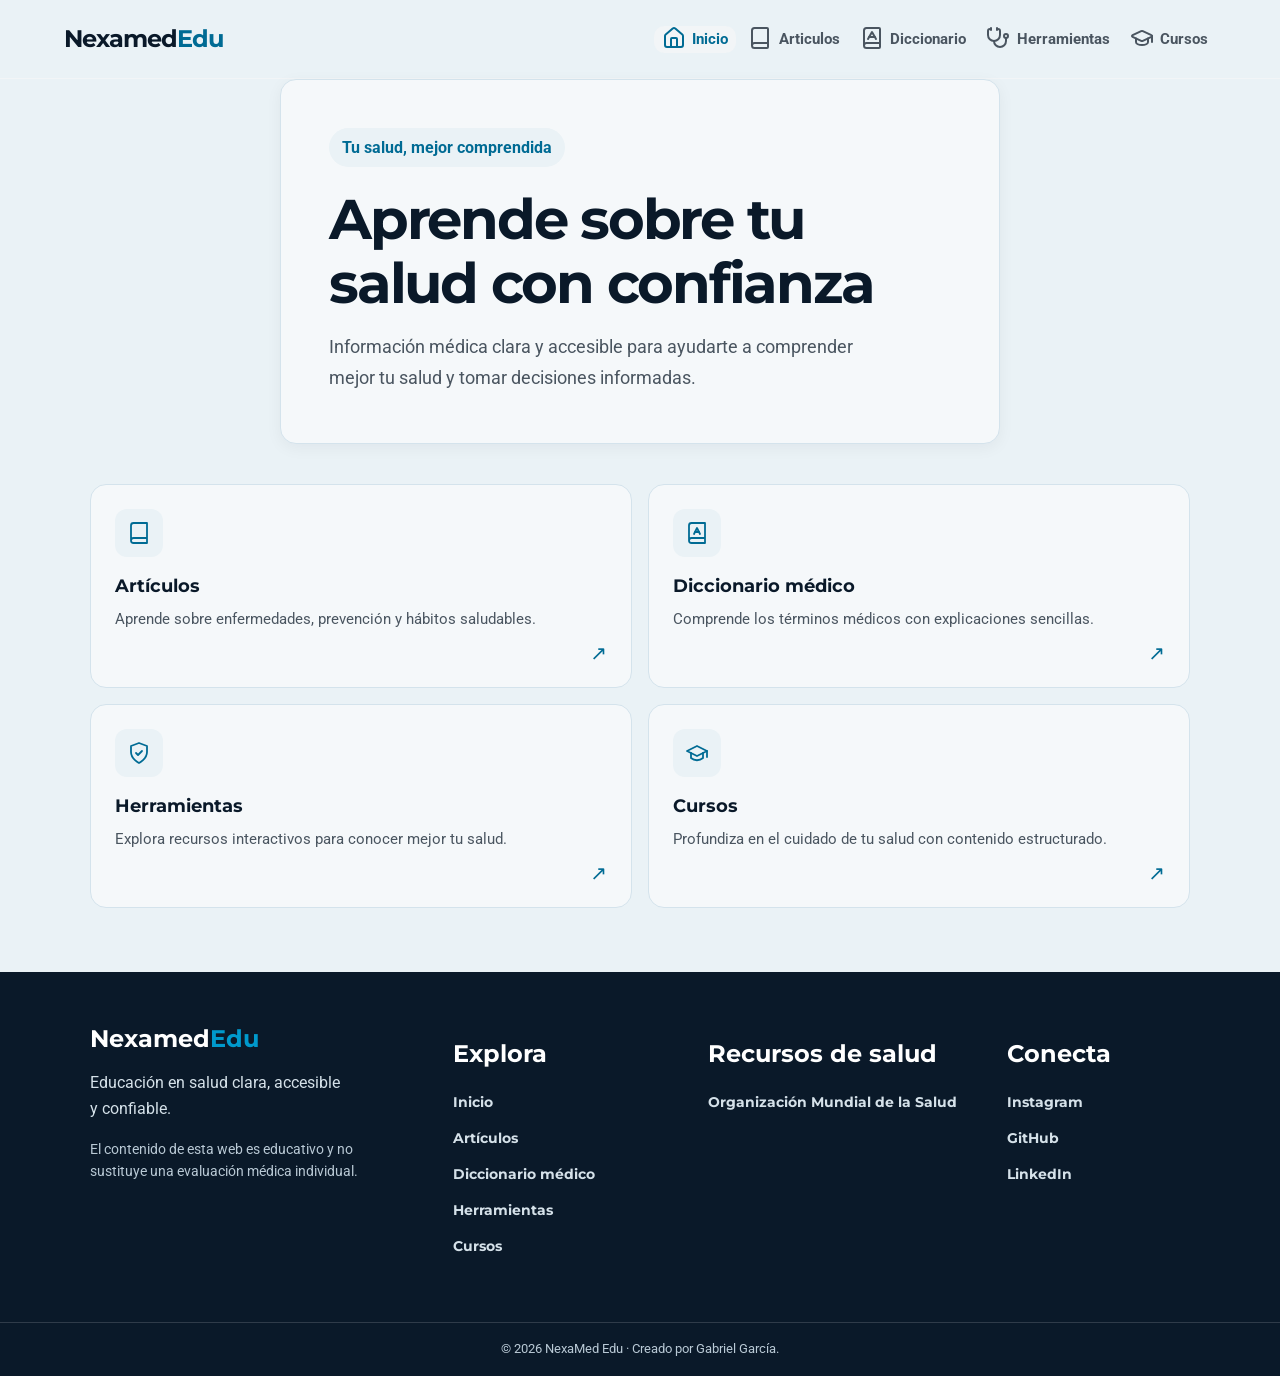
==== index.html @ 0eea3b05 "Integrando tarjetas de navegación, haciendo correcioens" ====
<!DOCTYPE html>
<html lang="es">
<head>
  <meta charset="UTF-8">
  <meta name="viewport" content="width=device-width, initial-scale=1.0">
  <title>NexaMed Edu | Educación en salud</title>
  <meta name="description" content="Nexamed Edu: Información y educación en salud clara, accesible y confiable. ">
  <link rel="stylesheet" href="src/css/estilos.css">
</head>
<body>
  <header class="cabecera">
    <a class="marca" href="index.html" aria-label="Nexamed Edu, página de inicio">
      <span class="marca__nombre">Nexamed<span>Edu</span></span>
    </a>

    <nav class="navegacion" aria-label="navegación principal">

      <a class="navegacion__enlace" href="index.html" aria-current="page">
        <span class="navegacion__icono" aria-hidden="true">
          <svg xmlns="http://www.w3.org/2000/svg" width="24" height="24" viewBox="0 0 24 24" fill="none" stroke="currentColor" stroke-width="2" stroke-linecap="round" stroke-linejoin="round" class="lucide lucide-house preview-icon"><path d="M15 21v-8a1 1 0 0 0-1-1h-4a1 1 0 0 0-1 1v8"/><path d="M3 10a2 2 0 0 1 .709-1.528l7-6a2 2 0 0 1 2.582 0l7 6A2 2 0 0 1 21 10v9a2 2 0 0 1-2 2H5a2 2 0 0 1-2-2z"/></svg>
        </span>
        <span>Inicio </span>
      </a>

      <a class="navegacion__enlace" href="src/articulos.html">
        <span class="navegacion__icono" aria-hidden="true"><svg xmlns="http://www.w3.org/2000/svg" width="24" height="24" viewBox="0 0 24 24" fill="none" stroke="currentColor" stroke-width="2" stroke-linecap="round" stroke-linejoin="round" class="lucide lucide-book preview-icon"><path d="M4 19.5v-15A2.5 2.5 0 0 1 6.5 2H19a1 1 0 0 1 1 1v18a1 1 0 0 1-1 1H6.5a1 1 0 0 1 0-5H20"/></svg></span>
        <span>Articulos</span>
      </a>

      <a class="navegacion__enlace" href="src/diccionario.html">
        <span class="navegacion__icono" aria-hidden="true">
          <svg xmlns="http://www.w3.org/2000/svg" width="24" height="24" viewBox="0 0 24 24" fill="none" stroke="currentColor" stroke-width="2" stroke-linecap="round" stroke-linejoin="round" class="lucide lucide-book-a preview-icon"><path d="M4 19.5v-15A2.5 2.5 0 0 1 6.5 2H19a1 1 0 0 1 1 1v18a1 1 0 0 1-1 1H6.5a1 1 0 0 1 0-5H20"/><path d="m8 13 4-7 4 7"/><path d="M9.1 11h5.7"/></svg>
        </span>
        <span>Diccionario</span>
      </a>

      <a class="navegacion__enlace" href="src/herramientas.html">
        <span class="navegacion__icono" aria-hidden="true">
          <svg xmlns="http://www.w3.org/2000/svg" width="24" height="24" viewBox="0 0 24 24" fill="none" stroke="currentColor" stroke-width="2" stroke-linecap="round" stroke-linejoin="round" class="lucide lucide-stethoscope preview-icon"><path d="M11 2v2"/><path d="M5 2v2"/><path d="M5 3H4a2 2 0 0 0-2 2v4a6 6 0 0 0 12 0V5a2 2 0 0 0-2-2h-1"/><path d="M8 15a6 6 0 0 0 12 0v-3"/><circle cx="20" cy="10" r="2"/></svg>
        </span>
        <span>Herramientas</span>
      </a>

      <a class="navegacion__enlace" href="src/cursos.html">
        <span class="navegacion__icono" aria-hidden="true">
          <svg xmlns="http://www.w3.org/2000/svg" width="24" height="24" viewBox="0 0 24 24" fill="none" stroke="currentColor" stroke-width="2" stroke-linecap="round" stroke-linejoin="round" class="lucide lucide-graduation-cap preview-icon"><path d="M21.42 10.922a1 1 0 0 0-.019-1.838L12.83 5.18a2 2 0 0 0-1.66 0L2.6 9.08a1 1 0 0 0 0 1.832l8.57 3.908a2 2 0 0 0 1.66 0z"/><path d="M22 10v6"/><path d="M6 12.5V16a6 3 0 0 0 12 0v-3.5"/></svg>
        </span>
        <span>Cursos</span>
      </a>

    </nav>
  </header>
  
  <main class="contenido">
    <section class="presentacion">
      <p class="presentacion__etiqueta">Tu salud, mejor comprendida</p>
      <h1>Aprende sobre tu salud con confianza</h1>
      <p class="presentacion__descripcion">Información médica clara y accesible para ayudarte a comprender mejor tu salud y tomar decisiones informadas. </p>
    </section>

    <section class="secciones" aria-label="Explora Nexamed Edu">
            
      <a class="tarjeta" href="src/articulos.html">
        <span class="tarjeta__icono" aria-hidden="true">
          <svg xmlns="http://www.w3.org/2000/svg" width="28" height="28" viewBox="0 0 24 24" fill="none" stroke="currentColor" stroke-width="1.8" stroke-linecap="round" stroke-linejoin="round">
            <path d="M4 19.5v-15A2.5 2.5 0 0 1 6.5 2H20v20H6.5a2.5 2.5 0 0 1 0-5H20"/>
          </svg>
        </span>
        <h2 class="tarjeta__titulo">Artículos</h2>
        <p class="tarjeta__descripcion">Aprende sobre enfermedades, prevención y hábitos saludables.</p>
        <span class="tarjeta__flecha"  aria-hidden="true">↗</span>
      </a>
      
      <a class="tarjeta" href="src/diccionario.html">
        <span class="tarjeta__icono" aria-hidden="true">
          <svg xmlns="http://www.w3.org/2000/svg" width="28" height="28" viewBox="0 0 24 24" fill="none" stroke="currentColor" stroke-width="1.8" stroke-linecap="round" stroke-linejoin="round">
            <path d="M4 19.5v-15A2.5 2.5 0 0 1 6.5 2H20v20H6.5a2.5 2.5 0 0 1 0-5H20"/>
            <path d="m9 13 3-6 3 6"/>
            <path d="M10 11h4"/>
          </svg>
        </span>
        <h2 class="tarjeta__titulo">Diccionario médico</h2>
        <p class="tarjeta__descripcion">Comprende los términos médicos con explicaciones sencillas.</p>
        <span class="tarjeta__flecha"  aria-hidden="true">↗</span>
      </a>

       <a class="tarjeta" href="src/herramientas.html">
        <span class="tarjeta__icono" aria-hidden="true">
          <svg xmlns="http://www.w3.org/2000/svg" width="28" height="28" viewBox="0 0 24 24" fill="none" stroke="currentColor" stroke-width="1.8" stroke-linecap="round" stroke-linejoin="round">
            <path d="M12 22s8-4 8-11V5l-8-3-8 3v6c0 7 8 11 8 11Z"/>
            <path d="m9 12 2 2 4-4"/>
          </svg>
        </span>
        <h2 class="tarjeta__titulo">Herramientas</h2>
        <p class="tarjeta__descripcion">Explora recursos interactivos para conocer mejor tu salud.</p>
        <span class="tarjeta__flecha" aria-hidden="true">↗</span>
      </a>

      <a class="tarjeta" href="src/cursos.html">
        <span class="tarjeta__icono" aria-hidden="true">
          <svg xmlns="http://www.w3.org/2000/svg" width="28" height="28" viewBox="0 0 24 24" fill="none" stroke="currentColor" stroke-width="1.8" stroke-linecap="round" stroke-linejoin="round">
            <path d="m22 10-10-5L2 10l10 5 10-5Z"/>
            <path d="M6 12v5c3.5 3 8.5 3 12 0v-5"/>
            <path d="M22 10v6"/>
          </svg>
        </span>
        <h2 class="tarjeta__titulo">Cursos</h2>
        <p class="tarjeta__descripcion">Profundiza en el cuidado de tu salud con contenido estructurado.</p>
        <span class="tarjeta__flecha" aria-hidden="true">↗</span>
      </a>

    </section>

  </main>
  
  <footer class="pie">
    <div class="pie__contenido">
      <section class="pie__marca">
        <a class="pie__logo" href="index.html">
          Nexamed<span>Edu</span>
        </a>
        <p class="pie__descripcion">Educación en salud clara, accesible y confiable.</p>
        <p class="pie__aviso">El contenido de esta web es educativo y no sustituye una evaluación médica individual.</p>
      </section>
      
      <nav class="pie__columna" aria-label="Explorar Nexamed">
        <h2>Explora</h2>
        <ul>
          <li><a href="index.html">Inicio</a></li>
          <li><a href="src/articulos.html">Artículos</a></li>
          <li><a href="src/diccionario.html">Diccionario médico</a></li>
          <li><a href="src/herramientas.html">Herramientas</a></li>
          <li><a href="src/cursos.html">Cursos</a></li>
        </ul>
      </nav>
      
      <section class="pie__columna">
        <h2>Recursos de salud</h2>
        <ul>
          <li><a href="https://www.who.int/es" target="_blank" rel="noopener noreferrer">Organización Mundial de la Salud</a></li>
        </ul>
      </section>
      
      <section class="pie__columna">
      <h2>Conecta</h2>
      <ul>
        <li>
          <a href="https://www.instagram.com/md_gabrielgarcia"
             target="_blank"
             rel="noopener noreferrer">
            Instagram
          </a>
        </li>
        <li>
          <a href="https://github.com/medgabrielgarcia-star/nexamed"
             target="_blank"
             rel="noopener noreferrer">
            GitHub
          </a>
        </li>
        <li>
          <a href="https://www.linkedin.com/in/gabriel-marcelo-garcia-villacis-51a0a8239"
             target="_blank"
             rel="noopener noreferrer">
            LinkedIn
          </a>
        </li>
      </ul>
    </section>
    </div>
    
      <div class="pie__inferior">
    <p>© 2026 NexaMed Edu · Creado por Gabriel García.</p>
  </div>
  
  </footer>
  
  </body>
</html>
---- src/css/estilos.css ----
/* FUENTES DEL PROYECTO*/
@font-face{
  font-family: "Roboto";
  src: url("../fuentes/roboto-v51-latin-regular.woff2");
  font-weight: 400;
  font-style: normal;
  font-display: swap;
}

@font-face{
  font-family: "Roboto";
  src: url("../fuentes/roboto-v51-latin-700.woff2");
  font-weight: 700;
  font-style: normal;
  font-display: swap;
}

@font-face{
  font-family: "Montserrat";
  src: url("../fuentes/montserrat-v31-latin-600.woff2");
  font-weight: 600;
  font-style: normal;
  font-display: swap;
}

@font-face{
  font-family: "Montserrat";
  src: url("../fuentes/montserrat-v31-latin-700.woff2");
  font-weight: 700;
  font-style: normal;
  font-display: swap;
}

:root {
  /* MARCA */
  --azul-medico: #0099CC;
  --azul-accion: #006B94;
  --violeta: #6C63FF;
  --violeta-accion: #5A51E8;
  --coral: #E05A38;
  --coral-action: #c23E1E;

  /* NEUTROS */
  --azul-profundo: #0A1929;
  --negro: #111111;
  --gris-texto: #4A5560;
  --gris-claro: #F2F5F7;
  --blanco: #FFFFFF;

  /* ROLES(se usan en el resto del CSS) */
  --color-fondo: #EAF2F6;
  --color-superficie: #F5F8FA;
  --color-texto: var(--azul-profundo);
  --color-texto-secundario:var(--gris-texto);
  --color-enlace: var(--azul-accion);
  --color-borde: #D4E3EC;

  /* TIPOGRAFIA */
  --fuente-titulos: "Montserrat", system-ui, sans-serif;
  --fuente-texto: "Roboto", system-ui, sans-serif; 
}

/* BASE */

*{
  box-sizing: border-box;
}


body{
  margin: 0; 
  font-family: var(--fuente-texto);
  color: var(--color-texto);
  background-color: var(--color-fondo);
  line-height: 1.6;
  min-width: 320px;
}

h1, h2, h3{
  font-family: var(--fuente-titulos);
  line-height: 1.2;
}

a{
  color: var(--color-enlace);
  text-decoration: none;
}

/* CABECERA */
.cabecera{
  display: flex;
  align-items: center;
  justify-content: space-between;
  gap: 2rem;
  padding: 1.25rem 5%;
  background-color: var(--color-fondo);
  border-bottom: 1px solid var(--gris-claro);
}

.marca{
  flex-shrink: 0;
  color: var(--azul-profundo);
}

.marca__nombre{
  font-family: var(--fuente-titulos);
  font-size: 1.5rem;
  font-weight: 700;
  letter-spacing: -0.04em;
}

.marca__nombre span{
  color: var(--azul-accion)
}

/* NAVEGACIÓN */
.navegacion{
  display: flex;
  align-items: center;
  justify-content: flex-end;
  gap: 0.25rem;
  min-width: 0;
}

.navegacion__enlace{
  display: flex;
  align-items: center;
  justify-content: center;
  gap: 0.4rem;
  padding-inline: 0.5rem;
  white-space: nowrap;
  border-radius: 0.65rem;
  color:var(--gris-texto);
  font-size: 0.95rem;
  font-weight: 700;
  transition: background-color 0.2s, color 0.2s;
}

.navegacion__enlace:hover, .navegacion__enlace[aria-current="page"] {
  color: var(--azul-accion);
  background-color: var(--gris-claro);
}

.navegacion__icono{
  font-size: 1.2rem;
  line-height: 1;
}

/* CONTENIDO INICIAL */

.contenido{
  width: min(100% - 2rem, 1100px);
  margin-inline: auto;
}

.presentacion{
  max-width: 720px;
  padding:clamp(1.5rem, 5vw, 3rem);
  background-color: var(--color-superficie);
  border: 1px solid var(--color-borde);
  border-radius: 16px;
  box-shadow: 0 4px 16px rgb(10 25 41 / 5%);
  margin: 0 auto;
}

.presentacion__etiqueta{
  display: inline-block;
  margin: 0;
  padding: 0.4rem 0.8rem;
  color: var(--azul-accion);
  background-color: var(--color-fondo);
  border-radius: 999px;
  font-size: 0.85;
  font-weight: 700;
}

.presentacion h1{
  max-width: 600px;
  margin-block: 1.25rem 1rem;
  font-size: clamp(2.2rem, 4.5vw, 3.5rem);
  line-height: 1.15;
  letter-spacing: -0.04em;
}

.presentacion__descripcion{
  max-width: 540px;
  margin-block: 0;
  color:var(--color-texto-secundario);
  font-size: 1.1rem;
  line-height: 1.8;
}

/* NAVEGACIÓN MOVIL */

@media (max-width: 700px){
  .cabecera{
    display: block;
    padding: 1rem 1.25rem;
  }

  .marca{
    display: inline-block
  }

  .navegacion{
    position: fixed;
    z-index: 1000;
    right: 0;
    bottom: 0; 
    left: 0;
    display: grid;
    grid-template-columns: repeat(5, minmax(0, 1fr));
    gap: 0;
    padding: 0.5rem 0.25rem;
    padding-bottom: calc(0.5rem + env(safe-area-inset-bottom));
    background-color: var(--blanco);
    border-top: 1px solid #DCE3E8; 
  }

  .navegacion__enlace {
    flex-direction: column;
    gap: 0.25rem;
    min-width: 0;
    min-height: 3.5rem;
    padding: 0.4rem 0.1rem;
    border-radius: 0.5rem;
    font-size: 0.68rem;
    text-align: center;
    overflow-wrap: anywhere;
  }

  .navegacion__icono {
    font-size: 1.25rem;
  }

  .contenido {
    padding-bottom: 6rem;
  }

  .presentacion {
    padding-block: 2rem 1.25rem;
  }
}

/* FOOTER */

.pie{
  margin-top: 4rem;
  background-color: var(--azul-profundo);
  color: var(--blanco);
}

.pie__contenido {
  width: min(100% - 2.5rem, 1100px);
  margin-inline: auto;
  padding-block: 3rem;
  display: grid;
  grid-template-columns: 1.5fr 1fr 1.2fr 0.85fr;
  gap: 2.5rem;
}

.pie__logo{
  display: inline-block;
  margin-bottom: 0.75rem;
  color: var(--blanco);
  font-family: var(--fuente-titulos);
  font-size: 1.5rem;
  font-weight: 700;
  text-decoration: none;
}

.pie__logo span{
  color:var(--azul-medico);
}

.pie__descripcion{
  max-width: 260px;
  margin: 0 0 1rem;
  color:#D5E1E9;
}

.pie__aviso{
  max-width: 280px;
  margin:0;
  color:#B9C9D5;
  font-size: 0.875rem;
  line-height:1.6;
}

.pie__columna{
  margin: 0 0 1rem;
  font-family: var(--fuente-titulos);
  font-size: 1rem;
  font-weight: 700;
}

.pie__columna ul {
  display: grid;
  gap: 0.65rem;
  margin: 0;
  padding: 0;
  list-style: none;
}

.pie__columna a {
  color: #D5E1E9;
  font-size: 0.9rem;
  text-decoration: none;
  overflow-wrap: anywhere;
  transition: color 0.2s ease;
}

.pie__columna a:hover {
  color: var(--azul-medico);
  text-decoration: underline;
  text-underline-offset: 0.2em;
}

.pie__columna a:focus-visible,
.pie__logo:focus-visible {
  outline: 2px solid var(--azul-medico);
  outline-offset: 4px;
}

.pie__inferior {
  border-top: 1px solid rgb(255 255 255 / 15%);
  padding: 1rem 1.25rem;
  text-align: center;
}

.pie__inferior p {
  margin: 0;
  color: #B9C9D5;
  font-size: 0.8rem;
}

/* ADAPCION TABLETAS*/
@media (max-width: 850px) {
  .pie__contenido {
    grid-template-columns: repeat(2, minmax(0, 1fr));
    gap: 2rem;
  }
}

/* ADAPTACIÓN A MOVILES*/

@media (max-width: 500px) {
  .pie {
    display: none;
  }
}



/* ACCESOS A LAS SECCIONES */

.secciones {
  display: grid;
  grid-template-columns: repeat(2, minmax(0, 1fr));
  gap: 1rem;
  margin-block: 2.5rem 3rem;
}

.tarjeta {
  position: relative;
  display: flex;
  flex-direction: column;
  align-items: flex-start;
  padding: 1.5rem;
  background-color: var(--color-superficie);
  border: 1px solid var(--color-borde);
  border-radius: 16px;
  text-decoration: none;
}

@media (max-width: 500px) {
  .secciones {
    grid-template-columns: 1fr;
  }
}


.tarjeta__icono {
  display: grid;
  place-items: center;
  width: 3rem;
  height: 3rem;
  margin-bottom: 1rem;
  color: var(--azul-accion);
  background-color: var(--color-fondo);
  border-radius: 12px;
}

.tarjeta__icono svg {
  display: block;
  width: 1.5rem;
  height: 1.5rem;
  flex-shrink: 0;
}


.tarjeta__titulo {
  margin: 0 0 0.5rem;
  color: var(--color-texto);
  font-family: var(--fuente-titulos);
  font-size: 1.15rem;
  line-height: 1.4;
}

.tarjeta__descripcion {
  margin: 0;
  color: var(--color-texto-secundario);
  font-size: 0.95rem;
  line-height: 1.6;
}


.tarjeta__flecha {
  align-self: flex-end;
  margin-top: 0.75rem;
  color: var(--azul-accion);
  font-size: 1.25rem;
  line-height: 1;
  transition: transform 180ms ease;
}

.tarjeta {
  transition:
    border-color 180ms ease,
    box-shadow 180ms ease,
    transform 180ms ease;
}

.tarjeta:hover {
  border-color: var(--azul-medico);
  box-shadow: 0 8px 24px rgb(10 25 41 / 8%);
  transform: translateY(-3px);
}

.tarjeta:hover .tarjeta__flecha {
  transform: translate(2px, -2px);
}

.tarjeta:focus-visible {
  outline: 3px solid var(--azul-medico);
  outline-offset: 3px;
}

@media (prefers-reduced-motion: reduce) {
  .tarjeta,
  .tarjeta__flecha {
    transition: none;
  }

  .tarjeta:hover {
    transform: none;
  }
}


@media (max-width: 375px) {
  .navegacion__enlace > span:not(.navegacion__icono) {
    display: none;
  }

  .navegacion__enlace {
    justify-content: center;
    min-height: 3rem;
  }
}
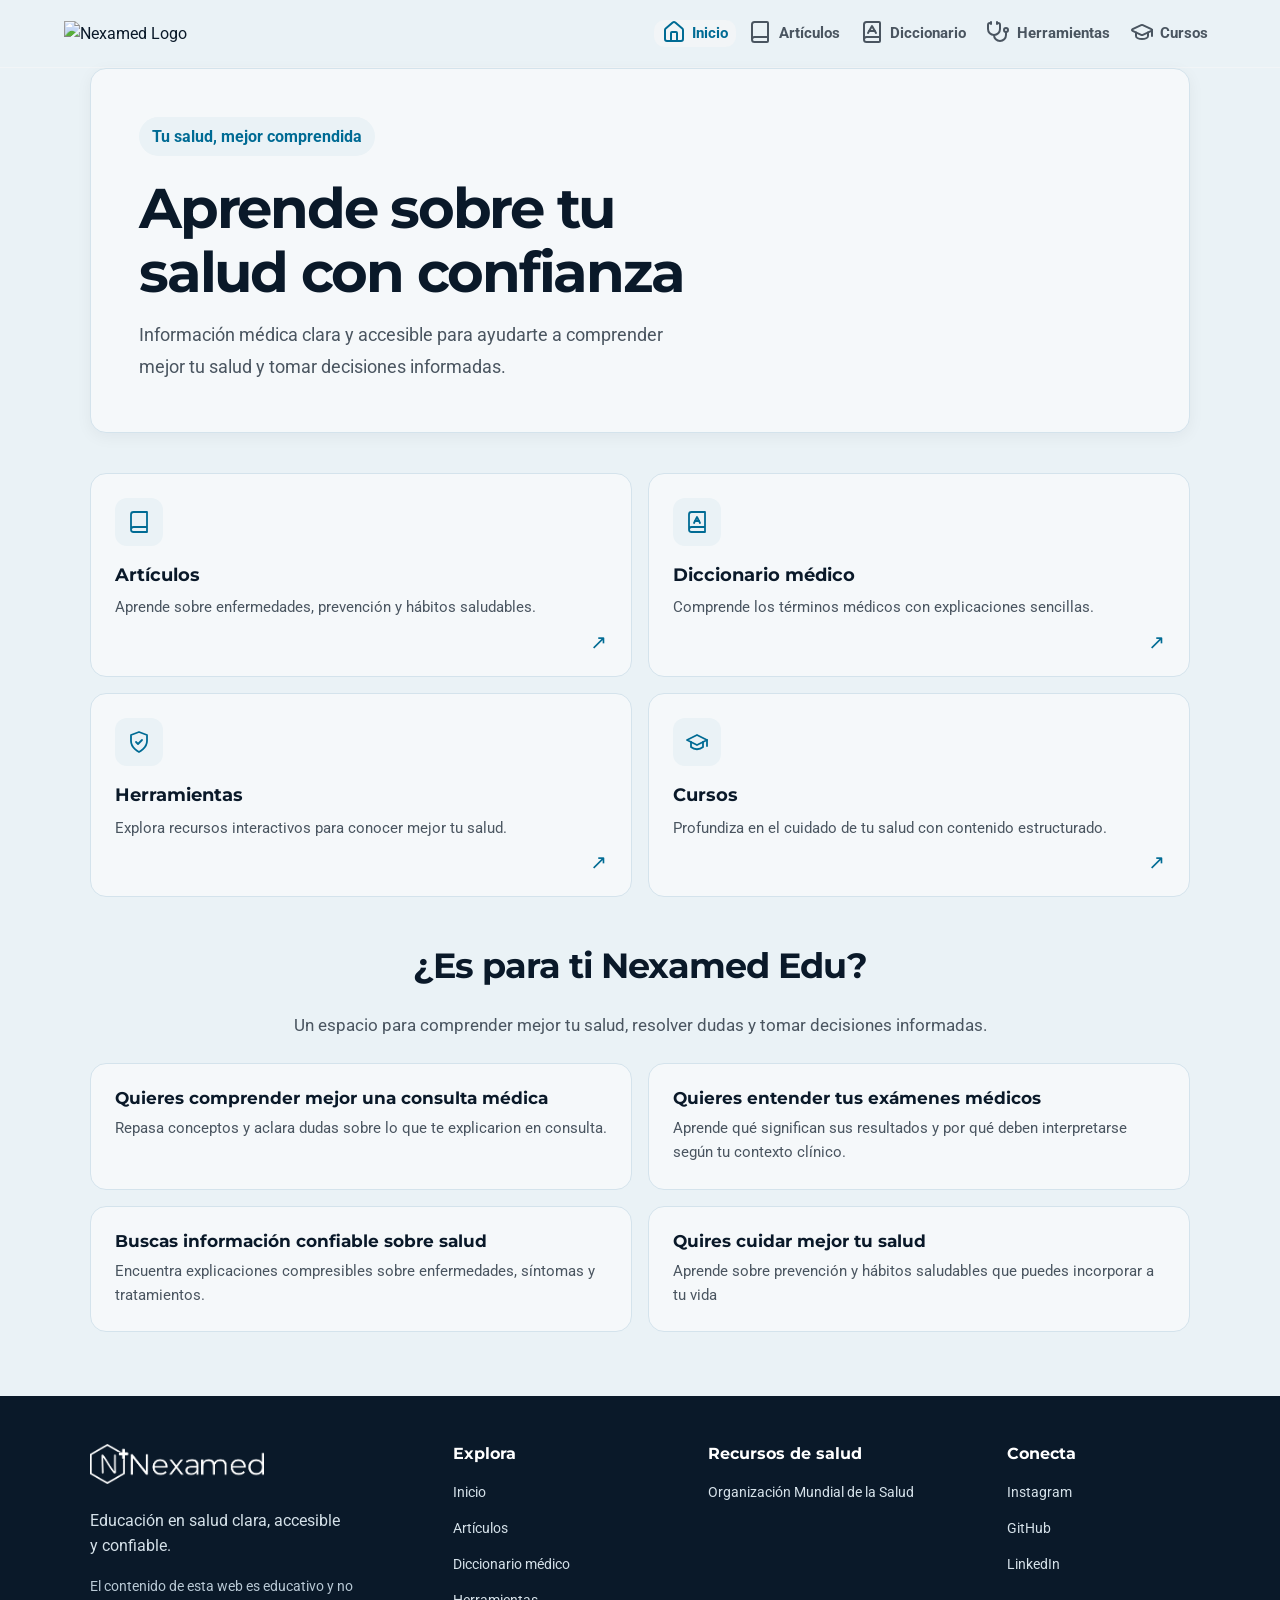
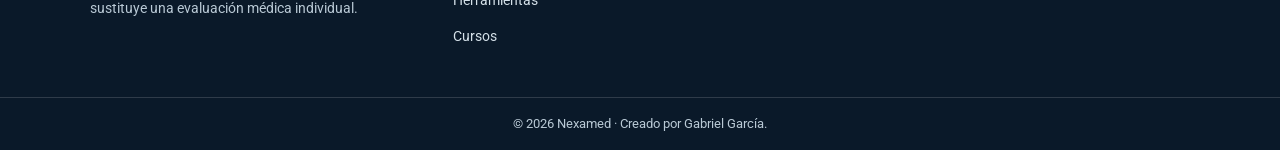
==== commit 9cbca91b: "Agregando favicon, logos y preparando el hero" ====
--- a/index.html
+++ b/index.html
@@ -3,14 +3,15 @@
 <head>
   <meta charset="UTF-8">
   <meta name="viewport" content="width=device-width, initial-scale=1.0">
-  <title>NexaMed Edu | Educación en salud</title>
+  <title>Nexamed| Educación en salud</title>
   <meta name="description" content="Nexamed Edu: Información y educación en salud clara, accesible y confiable. ">
   <link rel="stylesheet" href="src/css/estilos.css">
+  <link rel="icon" type="image/svg+xml" href="src/imagenes/Nexamed-favicon.svg">
 </head>
 <body>
   <header class="cabecera">
     <a class="marca" href="index.html" aria-label="Nexamed Edu, página de inicio">
-      <span class="marca__nombre">Nexamed<span>Edu</span></span>
+      <img src="src/imagenes/Nexamed-logo.png" alt="Nexamed Logo" height="40px">
     </a>
 
     <nav class="navegacion" aria-label="navegación principal">
@@ -19,29 +20,29 @@
         <span class="navegacion__icono" aria-hidden="true">
           <svg xmlns="http://www.w3.org/2000/svg" width="24" height="24" viewBox="0 0 24 24" fill="none" stroke="currentColor" stroke-width="2" stroke-linecap="round" stroke-linejoin="round" class="lucide lucide-house preview-icon"><path d="M15 21v-8a1 1 0 0 0-1-1h-4a1 1 0 0 0-1 1v8"/><path d="M3 10a2 2 0 0 1 .709-1.528l7-6a2 2 0 0 1 2.582 0l7 6A2 2 0 0 1 21 10v9a2 2 0 0 1-2 2H5a2 2 0 0 1-2-2z"/></svg>
         </span>
-        <span>Inicio </span>
-      </a>
-
-      <a class="navegacion__enlace" href="src/articulos.html">
+        <span>Inicio</span>
+      </a>
+
+      <a class="navegacion__enlace" href="#">
         <span class="navegacion__icono" aria-hidden="true"><svg xmlns="http://www.w3.org/2000/svg" width="24" height="24" viewBox="0 0 24 24" fill="none" stroke="currentColor" stroke-width="2" stroke-linecap="round" stroke-linejoin="round" class="lucide lucide-book preview-icon"><path d="M4 19.5v-15A2.5 2.5 0 0 1 6.5 2H19a1 1 0 0 1 1 1v18a1 1 0 0 1-1 1H6.5a1 1 0 0 1 0-5H20"/></svg></span>
-        <span>Articulos</span>
-      </a>
-
-      <a class="navegacion__enlace" href="src/diccionario.html">
+        <span>Artículos</span>
+      </a>
+
+      <a class="navegacion__enlace" href="#">
         <span class="navegacion__icono" aria-hidden="true">
           <svg xmlns="http://www.w3.org/2000/svg" width="24" height="24" viewBox="0 0 24 24" fill="none" stroke="currentColor" stroke-width="2" stroke-linecap="round" stroke-linejoin="round" class="lucide lucide-book-a preview-icon"><path d="M4 19.5v-15A2.5 2.5 0 0 1 6.5 2H19a1 1 0 0 1 1 1v18a1 1 0 0 1-1 1H6.5a1 1 0 0 1 0-5H20"/><path d="m8 13 4-7 4 7"/><path d="M9.1 11h5.7"/></svg>
         </span>
         <span>Diccionario</span>
       </a>
 
-      <a class="navegacion__enlace" href="src/herramientas.html">
+      <a class="navegacion__enlace" href="#">
         <span class="navegacion__icono" aria-hidden="true">
           <svg xmlns="http://www.w3.org/2000/svg" width="24" height="24" viewBox="0 0 24 24" fill="none" stroke="currentColor" stroke-width="2" stroke-linecap="round" stroke-linejoin="round" class="lucide lucide-stethoscope preview-icon"><path d="M11 2v2"/><path d="M5 2v2"/><path d="M5 3H4a2 2 0 0 0-2 2v4a6 6 0 0 0 12 0V5a2 2 0 0 0-2-2h-1"/><path d="M8 15a6 6 0 0 0 12 0v-3"/><circle cx="20" cy="10" r="2"/></svg>
         </span>
         <span>Herramientas</span>
       </a>
 
-      <a class="navegacion__enlace" href="src/cursos.html">
+      <a class="navegacion__enlace" href="#">
         <span class="navegacion__icono" aria-hidden="true">
           <svg xmlns="http://www.w3.org/2000/svg" width="24" height="24" viewBox="0 0 24 24" fill="none" stroke="currentColor" stroke-width="2" stroke-linecap="round" stroke-linejoin="round" class="lucide lucide-graduation-cap preview-icon"><path d="M21.42 10.922a1 1 0 0 0-.019-1.838L12.83 5.18a2 2 0 0 0-1.66 0L2.6 9.08a1 1 0 0 0 0 1.832l8.57 3.908a2 2 0 0 0 1.66 0z"/><path d="M22 10v6"/><path d="M6 12.5V16a6 3 0 0 0 12 0v-3.5"/></svg>
         </span>
@@ -52,15 +53,19 @@
   </header>
   
   <main class="contenido">
+
     <section class="presentacion">
-      <p class="presentacion__etiqueta">Tu salud, mejor comprendida</p>
-      <h1>Aprende sobre tu salud con confianza</h1>
-      <p class="presentacion__descripcion">Información médica clara y accesible para ayudarte a comprender mejor tu salud y tomar decisiones informadas. </p>
+      <div class="presentacion__contenido">
+        <p class="presentacion__etiqueta">Tu salud, mejor comprendida</p>
+        <h1>Aprende sobre tu salud con confianza</h1>
+        <p class="presentacion__descripcion">Información médica clara y accesible para ayudarte a comprender mejor tu salud y tomar decisiones informadas. </p>
+      </div>
+      <div class="presentacion_visual"></div>
     </section>
 
     <section class="secciones" aria-label="Explora Nexamed Edu">
             
-      <a class="tarjeta" href="src/articulos.html">
+      <a class="tarjeta" href="#">
         <span class="tarjeta__icono" aria-hidden="true">
           <svg xmlns="http://www.w3.org/2000/svg" width="28" height="28" viewBox="0 0 24 24" fill="none" stroke="currentColor" stroke-width="1.8" stroke-linecap="round" stroke-linejoin="round">
             <path d="M4 19.5v-15A2.5 2.5 0 0 1 6.5 2H20v20H6.5a2.5 2.5 0 0 1 0-5H20"/>
@@ -71,7 +76,7 @@
         <span class="tarjeta__flecha"  aria-hidden="true">↗</span>
       </a>
       
-      <a class="tarjeta" href="src/diccionario.html">
+      <a class="tarjeta" href="#">
         <span class="tarjeta__icono" aria-hidden="true">
           <svg xmlns="http://www.w3.org/2000/svg" width="28" height="28" viewBox="0 0 24 24" fill="none" stroke="currentColor" stroke-width="1.8" stroke-linecap="round" stroke-linejoin="round">
             <path d="M4 19.5v-15A2.5 2.5 0 0 1 6.5 2H20v20H6.5a2.5 2.5 0 0 1 0-5H20"/>
@@ -84,7 +89,7 @@
         <span class="tarjeta__flecha"  aria-hidden="true">↗</span>
       </a>
 
-       <a class="tarjeta" href="src/herramientas.html">
+       <a class="tarjeta" href="#">
         <span class="tarjeta__icono" aria-hidden="true">
           <svg xmlns="http://www.w3.org/2000/svg" width="28" height="28" viewBox="0 0 24 24" fill="none" stroke="currentColor" stroke-width="1.8" stroke-linecap="round" stroke-linejoin="round">
             <path d="M12 22s8-4 8-11V5l-8-3-8 3v6c0 7 8 11 8 11Z"/>
@@ -96,7 +101,7 @@
         <span class="tarjeta__flecha" aria-hidden="true">↗</span>
       </a>
 
-      <a class="tarjeta" href="src/cursos.html">
+      <a class="tarjeta" href="#">
         <span class="tarjeta__icono" aria-hidden="true">
           <svg xmlns="http://www.w3.org/2000/svg" width="28" height="28" viewBox="0 0 24 24" fill="none" stroke="currentColor" stroke-width="1.8" stroke-linecap="round" stroke-linejoin="round">
             <path d="m22 10-10-5L2 10l10 5 10-5Z"/>
@@ -108,6 +113,38 @@
         <p class="tarjeta__descripcion">Profundiza en el cuidado de tu salud con contenido estructurado.</p>
         <span class="tarjeta__flecha" aria-hidden="true">↗</span>
       </a>
+
+    </section>
+
+    <section class="orientacion" arial-labelledby="orientacion-titulo">
+      
+      <div class="orientacion__encabezado">
+        <h2 id="orientacion-titulo">¿Es para ti Nexamed Edu?</h2>
+        <p>Un espacio para comprender mejor tu salud, resolver dudas y tomar decisiones informadas.</p>
+      </div>
+
+      <div class="orientacion__lista">
+        <article class="orientacion__item">
+          <h3>Quieres comprender mejor una consulta médica</h3>
+          <p>Repasa conceptos y aclara dudas sobre lo que te explicarion en consulta.</p>
+        </article>
+
+        <article class="orientacion__item">
+          <h3>Quieres entender tus exámenes médicos</h3>
+          <p>Aprende qué significan sus resultados y por qué deben interpretarse según tu contexto clínico.</p>
+        </article>
+
+        <article class="orientacion__item">
+          <h3>Buscas información confiable sobre salud</h3>
+          <p>Encuentra explicaciones compresibles sobre enfermedades, síntomas y tratamientos.</p>
+        </article>
+
+        <article class="orientacion__item">
+          <h3>Quires cuidar mejor tu salud</h3>
+          <p>Aprende sobre prevención y hábitos saludables que puedes incorporar a tu  vida</p>
+        </article>
+
+      </div>
 
     </section>
 
@@ -117,7 +154,7 @@
     <div class="pie__contenido">
       <section class="pie__marca">
         <a class="pie__logo" href="index.html">
-          Nexamed<span>Edu</span>
+          <img src="src/imagenes/Nexamed-logo-blanco1.png" alt="Nexamed Logo" height="40px">
         </a>
         <p class="pie__descripcion">Educación en salud clara, accesible y confiable.</p>
         <p class="pie__aviso">El contenido de esta web es educativo y no sustituye una evaluación médica individual.</p>
@@ -127,17 +164,17 @@
         <h2>Explora</h2>
         <ul>
           <li><a href="index.html">Inicio</a></li>
-          <li><a href="src/articulos.html">Artículos</a></li>
-          <li><a href="src/diccionario.html">Diccionario médico</a></li>
-          <li><a href="src/herramientas.html">Herramientas</a></li>
-          <li><a href="src/cursos.html">Cursos</a></li>
+          <li><a href="#">Artículos</a></li>
+          <li><a href="#">Diccionario médico</a></li>
+          <li><a href="#">Herramientas</a></li>
+          <li><a href="#">Cursos</a></li>
         </ul>
       </nav>
       
       <section class="pie__columna">
         <h2>Recursos de salud</h2>
         <ul>
-          <li><a href="https://www.who.int/es" target="_blank" rel="noopener noreferrer">Organización Mundial de la Salud</a></li>
+          <li><a href="#" target="_blank" rel="noopener noreferrer">Organización Mundial de la Salud</a></li>
         </ul>
       </section>
       
@@ -170,7 +207,7 @@
     </div>
     
       <div class="pie__inferior">
-    <p>© 2026 NexaMed Edu · Creado por Gabriel García.</p>
+    <p>© 2026 Nexamed · Creado por Gabriel García.</p>
   </div>
   
   </footer>
--- a/src/css/estilos.css
+++ b/src/css/estilos.css
@@ -61,14 +61,12 @@
 }
 
 /* BASE */
-
-*{
+*, *::before, *::after{
   box-sizing: border-box;
-}
-
+  margin: 0;
+}
 
 body{
-  margin: 0; 
   font-family: var(--fuente-texto);
   color: var(--color-texto);
   background-color: var(--color-fondo);
@@ -154,7 +152,11 @@
 }
 
 .presentacion{
-  max-width: 720px;
+  display: grid;
+  grid-template-columns: minmax(0, 1.2fr) minmax(0, 0.8fr);
+  align-items: center;
+  gap: 2rem;
+  max-width: 1100px;
   padding:clamp(1.5rem, 5vw, 3rem);
   background-color: var(--color-superficie);
   border: 1px solid var(--color-borde);
@@ -239,6 +241,8 @@
 
   .presentacion {
     padding-block: 2rem 1.25rem;
+    grid-template-columns: 1fr;
+    gap: 1.5rem;
   }
 }
 
@@ -287,7 +291,11 @@
   line-height:1.6;
 }
 
-.pie__columna{
+.pie__columna { 
+  margin: 0; 
+}
+
+.pie__columna h2 {
   margin: 0 0 1rem;
   font-family: var(--fuente-titulos);
   font-size: 1rem;
@@ -349,6 +357,13 @@
     display: none;
   }
 }
+
+/*@media (max-width: 500px) {
+  .pie__contenido { grid-template-columns: 1fr; gap: 1.5rem; padding-block: 2rem; }
+  .pie__columna { display: none; }    
+  .pie__marca  { text-align: center; }
+  .pie__descripcion, .pie__aviso { max-width: none; }
+}*/
 
 
 
@@ -467,4 +482,66 @@
     justify-content: center;
     min-height: 3rem;
   }
-}+}
+
+/* ORIENTACION PARA EL VISITANTE */
+
+.orientacion {
+  margin-block: 3rem;
+}
+
+.orientacion__encabezado {
+  margin-bottom: 1.5rem;
+  display: flex;
+  flex-direction: column;
+  justify-content: center;
+  align-items: center;
+  gap: 0.8rem;
+}
+
+.orientacion__encabezado h2{
+  margin-bottom: 0.75rem;
+  font-size: clamp(1.6rem, 3vw, 2.2rem);
+  letter-spacing: -0.03em;
+}
+
+.orientacion__encabezado p {
+  color: var(--color-texto-secundario); 
+  font-size: 1.05rem;
+}
+
+.orientacion__lista{
+  display: grid;
+  grid-template-columns: repeat(2, minmax(0, 1fr));
+  gap: 1rem;
+}
+
+.orientacion__item {
+  padding: 1.5rem;
+  background-color: var(--color-superficie);
+  border: 1px solid var(--color-borde);
+  border-radius: 16px;
+}
+
+.orientacion__item h3{
+  margin-bottom: 0.5rem;
+  font-size: 1.05rem;
+}
+
+.orientacion__item p{
+  color: var(--color-texto-secundario);
+  font-size: 0.95rem;
+}
+
+@media (max-width: 550px){
+
+  .orientacion__encabezado{
+    margin: 1.5rem;
+    padding: 0.4rem;
+  }
+
+  .orientacion__lista{
+    grid-template-columns: 1fr;
+  }
+}
+
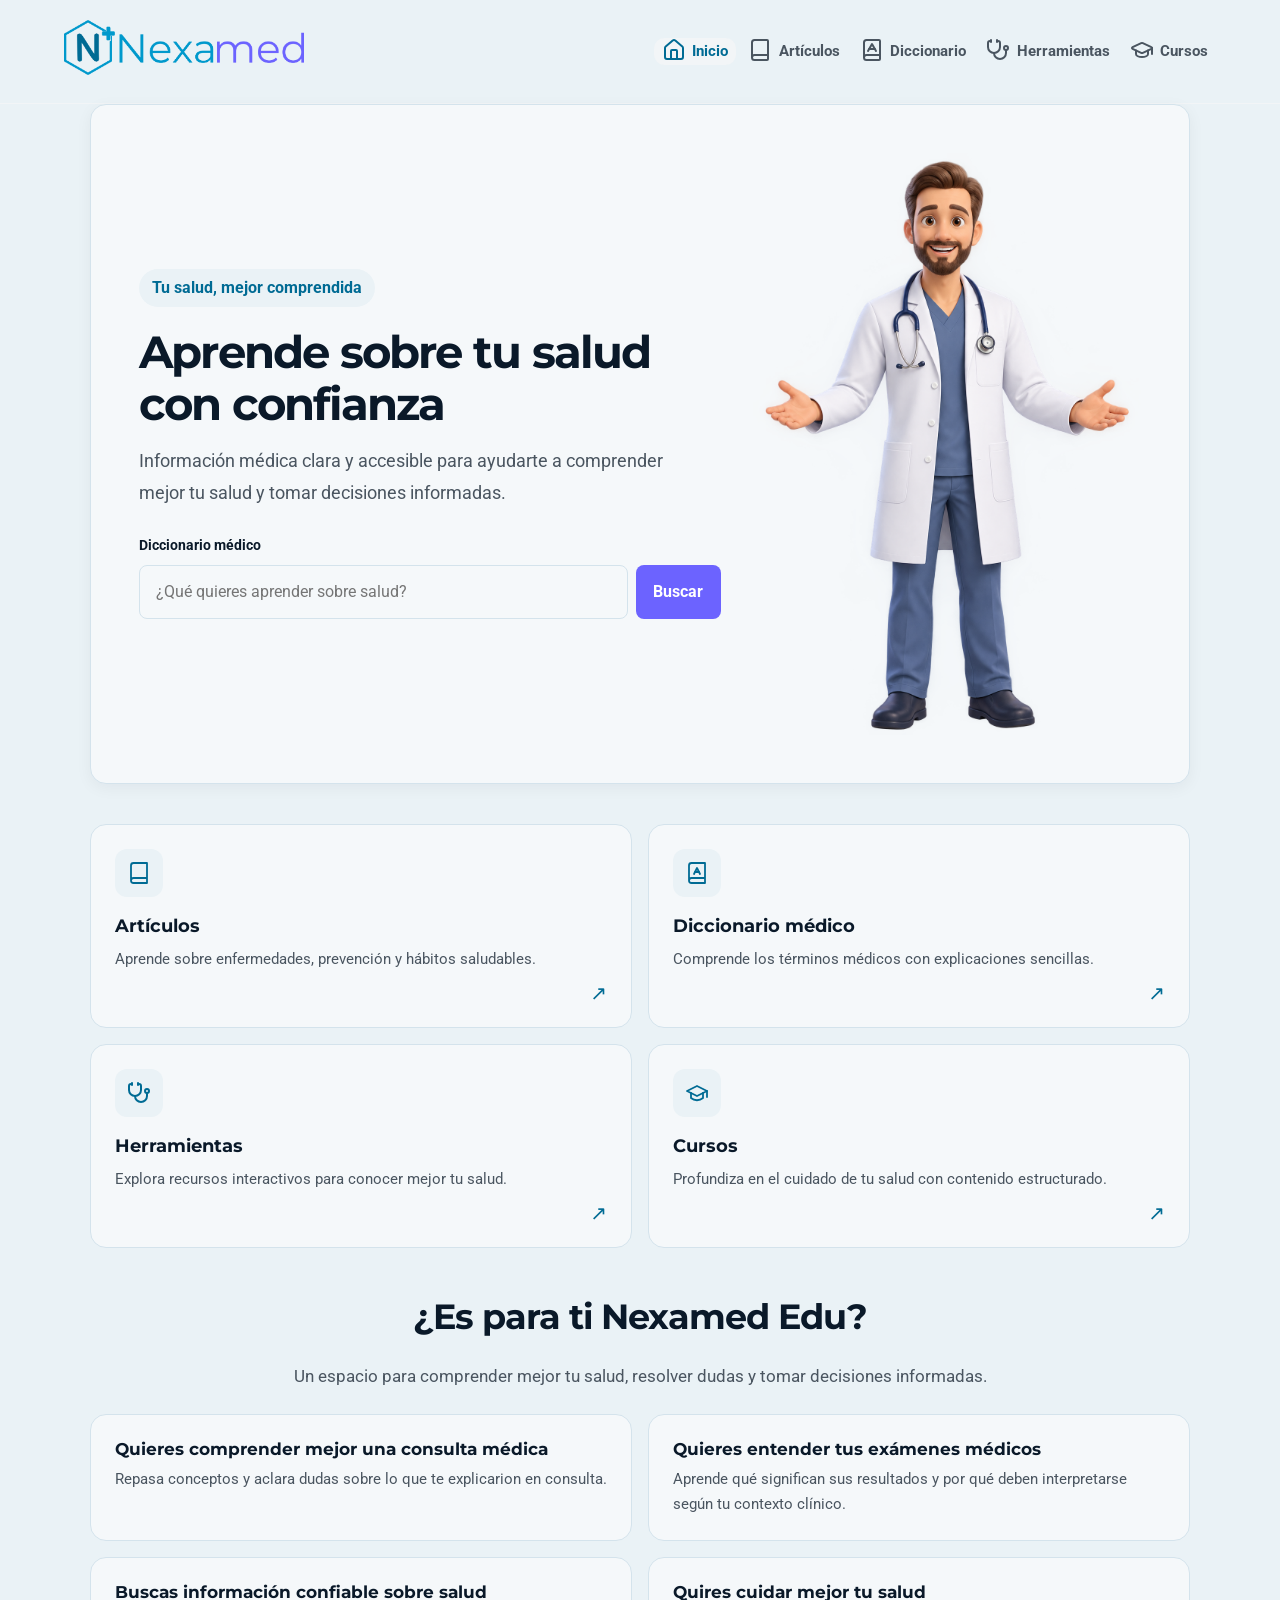
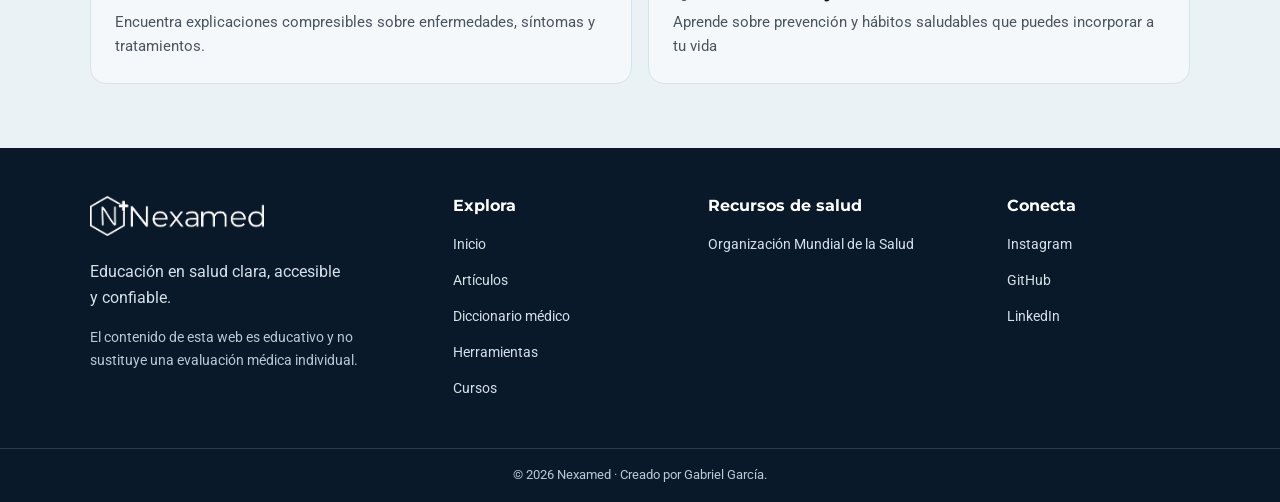
==== commit 2812df47: "Integrando seccion de busqueda y personaje en el hero" ====
--- a/index.html
+++ b/index.html
@@ -11,7 +11,7 @@
 <body>
   <header class="cabecera">
     <a class="marca" href="index.html" aria-label="Nexamed Edu, página de inicio">
-      <img src="src/imagenes/Nexamed-logo.png" alt="Nexamed Logo" height="40px">
+      <img src="src/imagenes/Nexamed-logo.png" alt="Nexamed Logo">
     </a>
 
     <nav class="navegacion" aria-label="navegación principal">
@@ -59,8 +59,25 @@
         <p class="presentacion__etiqueta">Tu salud, mejor comprendida</p>
         <h1>Aprende sobre tu salud con confianza</h1>
         <p class="presentacion__descripcion">Información médica clara y accesible para ayudarte a comprender mejor tu salud y tomar decisiones informadas. </p>
-      </div>
-      <div class="presentacion_visual"></div>
+        <form class="buscador__diccionario" role="search">
+          <label class="buscador__diccionario-etiqueta" for="buscar__termino">Diccionario médico</label>
+          <div class="buscador__diccionario-campo">
+            <input
+            type="search";
+            id="buscar__termino";
+            name="termino";
+            placeholder="¿Qué quieres aprender sobre salud?"
+            >
+            <button type="submit">Buscar</button>
+          </div>
+        </form>
+      </div>
+      <div class="presentacion__visual">
+        <img 
+        src="src/imagenes/Médico sonriente con brazos abiertos.png"
+        alt="Médico de Nexamed dando la bienvenida"
+        >
+      </div>
     </section>
 
     <section class="secciones" aria-label="Explora Nexamed Edu">
@@ -91,10 +108,7 @@
 
        <a class="tarjeta" href="#">
         <span class="tarjeta__icono" aria-hidden="true">
-          <svg xmlns="http://www.w3.org/2000/svg" width="28" height="28" viewBox="0 0 24 24" fill="none" stroke="currentColor" stroke-width="1.8" stroke-linecap="round" stroke-linejoin="round">
-            <path d="M12 22s8-4 8-11V5l-8-3-8 3v6c0 7 8 11 8 11Z"/>
-            <path d="m9 12 2 2 4-4"/>
-          </svg>
+         <svg xmlns="http://www.w3.org/2000/svg" width="24" height="24" viewBox="0 0 24 24" fill="none" stroke="currentColor" stroke-width="2" stroke-linecap="round" stroke-linejoin="round" class="lucide lucide-stethoscope preview-icon"><path d="M11 2v2"/><path d="M5 2v2"/><path d="M5 3H4a2 2 0 0 0-2 2v4a6 6 0 0 0 12 0V5a2 2 0 0 0-2-2h-1"/><path d="M8 15a6 6 0 0 0 12 0v-3"/><circle cx="20" cy="10" r="2"/></svg>
         </span>
         <h2 class="tarjeta__titulo">Herramientas</h2>
         <p class="tarjeta__descripcion">Explora recursos interactivos para conocer mejor tu salud.</p>
--- a/src/css/estilos.css
+++ b/src/css/estilos.css
@@ -95,9 +95,9 @@
   border-bottom: 1px solid var(--gris-claro);
 }
 
-.marca{
-  flex-shrink: 0;
-  color: var(--azul-profundo);
+.marca img{
+  width: 240px;
+  height: auto;
 }
 
 .marca__nombre{
@@ -179,7 +179,7 @@
 .presentacion h1{
   max-width: 600px;
   margin-block: 1.25rem 1rem;
-  font-size: clamp(2.2rem, 4.5vw, 3.5rem);
+  font-size: clamp(2rem, 3.5vw, 3rem);
   line-height: 1.15;
   letter-spacing: -0.04em;
 }
@@ -192,16 +192,348 @@
   line-height: 1.8;
 }
 
+.presentacion__visual{
+  display: flex;
+  align-items: center;
+  justify-content: center;
+  min-width: 0;
+}
+
+.presentacion__visual img{
+  display: block;
+  width: 100%;
+  max-width: 420px;
+  height: auto;
+  object-fit: contain;
+}
+
+/* BUSCADOR DEL DICCIONARIO MEDICO*/
+
+.buscador__diccionario {
+  margin-top: 1.5rem;
+  max-width: 600px;
+}
+
+.buscador__diccionario-etiqueta{
+  display: block;
+  margin-bottom: 0.5rem;
+  font-size: 0.9rem;
+  font-weight: 600;
+  color: var(--color-texto);
+}
+
+.buscador__diccionario-campo{
+  display: flex;
+  gap: 0.5rem;
+}
+
+.buscador__diccionario input{
+  flex: 1;
+  min-width: 0;
+  padding: 0.85rem 1rem;
+  border: 1px solid var(--color-borde);
+  border-radius: 8px;
+  background-color: var(--color-superficie);
+  color:var(--color-texto);
+  font: inherit
+}
+
+.buscador__diccionario input:focus-visible {
+  outline: 2px solid var(--color-primario);
+  outline-offset: 2px;
+}
+
+.buscador__diccionario button{
+  padding: 0.85rem 1.1rem;
+  border: none;
+  border-radius: 8px;
+  background-color: var(--violeta);
+  color: white;
+  font: inherit;
+  font-weight: 600;
+  cursor:pointer;
+  transition: background-color 0.2s ease;
+}
+
+.buscador__diccionario button:hover{
+  background-color: var(--violeta-accion);
+}
+
+.buscador__diccionario button:focus-visible{
+  outline: 2px solid var(--color-primario);
+  outline-offset: 3px;
+}
+
+/* ACCESOS A LAS SECCIONES */
+
+.secciones {
+  display: grid;
+  grid-template-columns: repeat(2, minmax(0, 1fr));
+  gap: 1rem;
+  margin-block: 2.5rem 3rem;
+}
+
+.tarjeta {
+  position: relative;
+  display: flex;
+  flex-direction: column;
+  align-items: flex-start;
+  padding: 1.5rem;
+  background-color: var(--color-superficie);
+  border: 1px solid var(--color-borde);
+  border-radius: 16px;
+  text-decoration: none;
+}
+
+.tarjeta__icono {
+  display: grid;
+  place-items: center;
+  width: 3rem;
+  height: 3rem;
+  margin-bottom: 1rem;
+  color: var(--azul-accion);
+  background-color: var(--color-fondo);
+  border-radius: 12px;
+}
+
+.tarjeta__icono svg {
+  display: block;
+  width: 1.5rem;
+  height: 1.5rem;
+  flex-shrink: 0;
+}
+
+
+.tarjeta__titulo {
+  margin: 0 0 0.5rem;
+  color: var(--color-texto);
+  font-family: var(--fuente-titulos);
+  font-size: 1.15rem;
+  line-height: 1.4;
+}
+
+.tarjeta__descripcion {
+  margin: 0;
+  color: var(--color-texto-secundario);
+  font-size: 0.95rem;
+  line-height: 1.6;
+}
+
+
+.tarjeta__flecha {
+  align-self: flex-end;
+  margin-top: 0.75rem;
+  color: var(--azul-accion);
+  font-size: 1.25rem;
+  line-height: 1;
+  transition: transform 180ms ease;
+}
+
+.tarjeta {
+  transition:
+    border-color 180ms ease,
+    box-shadow 180ms ease,
+    transform 180ms ease;
+}
+
+.tarjeta:hover {
+  border-color: var(--azul-medico);
+  box-shadow: 0 8px 24px rgb(10 25 41 / 8%);
+  transform: translateY(-3px);
+}
+
+.tarjeta:hover .tarjeta__flecha {
+  transform: translate(2px, -2px);
+}
+
+.tarjeta:focus-visible {
+  outline: 3px solid var(--azul-medico);
+  outline-offset: 3px;
+}
+
+@media (prefers-reduced-motion: reduce) {
+  .tarjeta,
+  .tarjeta__flecha {
+    transition: none;
+  }
+
+  .tarjeta:hover {
+    transform: none;
+  }
+}
+
+
+/* ORIENTACION PARA EL VISITANTE */
+
+.orientacion {
+  margin-block: 3rem;
+}
+
+.orientacion__encabezado {
+  margin-bottom: 1.5rem;
+  display: flex;
+  flex-direction: column;
+  justify-content: center;
+  align-items: center;
+  gap: 0.8rem;
+}
+
+.orientacion__encabezado h2{
+  margin-bottom: 0.75rem;
+  font-size: clamp(1.6rem, 3vw, 2.2rem);
+  letter-spacing: -0.03em;
+}
+
+.orientacion__encabezado p {
+  color: var(--color-texto-secundario); 
+  font-size: 1.05rem;
+}
+
+.orientacion__lista{
+  display: grid;
+  grid-template-columns: repeat(2, minmax(0, 1fr));
+  gap: 1rem;
+}
+
+.orientacion__item {
+  padding: 1.5rem;
+  background-color: var(--color-superficie);
+  border: 1px solid var(--color-borde);
+  border-radius: 16px;
+}
+
+.orientacion__item h3{
+  margin-bottom: 0.5rem;
+  font-size: 1.05rem;
+}
+
+.orientacion__item p{
+  color: var(--color-texto-secundario);
+  font-size: 0.95rem;
+}
+
+/* FOOTER */
+
+.pie{
+  margin-top: 4rem;
+  background-color: var(--azul-profundo);
+  color: var(--blanco);
+}
+
+.pie__contenido {
+  width: min(100% - 2.5rem, 1100px);
+  margin-inline: auto;
+  padding-block: 3rem;
+  display: grid;
+  grid-template-columns: 1.5fr 1fr 1.2fr 0.85fr;
+  gap: 2.5rem;
+}
+
+.pie__logo{
+  display: inline-block;
+  margin-bottom: 0.75rem;
+  color: var(--blanco);
+  font-family: var(--fuente-titulos);
+  font-size: 1.5rem;
+  font-weight: 700;
+  text-decoration: none;
+}
+
+.pie__logo span{
+  color:var(--azul-medico);
+}
+
+.pie__descripcion{
+  max-width: 260px;
+  margin: 0 0 1rem;
+  color:#D5E1E9;
+}
+
+.pie__aviso{
+  max-width: 280px;
+  margin:0;
+  color:#B9C9D5;
+  font-size: 0.875rem;
+  line-height:1.6;
+}
+
+.pie__columna { 
+  margin: 0; 
+}
+
+.pie__columna h2 {
+  margin: 0 0 1rem;
+  font-family: var(--fuente-titulos);
+  font-size: 1rem;
+  font-weight: 700;
+}
+
+.pie__columna ul {
+  display: grid;
+  gap: 0.65rem;
+  margin: 0;
+  padding: 0;
+  list-style: none;
+}
+
+.pie__columna a {
+  color: #D5E1E9;
+  font-size: 0.9rem;
+  text-decoration: none;
+  overflow-wrap: anywhere;
+  transition: color 0.2s ease;
+}
+
+.pie__columna a:hover {
+  color: var(--azul-medico);
+  text-decoration: underline;
+  text-underline-offset: 0.2em;
+}
+
+.pie__columna a:focus-visible,
+.pie__logo:focus-visible {
+  outline: 2px solid var(--azul-medico);
+  outline-offset: 4px;
+}
+
+.pie__inferior {
+  border-top: 1px solid rgb(255 255 255 / 15%);
+  padding: 1rem 1.25rem;
+  text-align: center;
+}
+
+.pie__inferior p {
+  margin: 0;
+  color: #B9C9D5;
+  font-size: 0.8rem;
+}
+
+
 /* NAVEGACIÓN MOVIL */
 
-@media (max-width: 700px){
+@media (max-width: 375px) {
+  .navegacion__enlace > span:not(.navegacion__icono) {
+    display: none;
+  }
+
+  .navegacion__enlace {
+    justify-content: center;
+    min-height: 3rem;
+  }
+}
+
+
+@media (max-width: 500px){
   .cabecera{
     display: block;
     padding: 1rem 1.25rem;
   }
 
   .marca{
-    display: inline-block
+    display: inline-block;
+    display: flex;
+    justify-content: center;
+    align-items: center;
   }
 
   .navegacion{
@@ -244,304 +576,78 @@
     grid-template-columns: 1fr;
     gap: 1.5rem;
   }
-}
-
-/* FOOTER */
-
-.pie{
-  margin-top: 4rem;
-  background-color: var(--azul-profundo);
-  color: var(--blanco);
-}
-
-.pie__contenido {
-  width: min(100% - 2.5rem, 1100px);
-  margin-inline: auto;
-  padding-block: 3rem;
-  display: grid;
-  grid-template-columns: 1.5fr 1fr 1.2fr 0.85fr;
-  gap: 2.5rem;
-}
-
-.pie__logo{
-  display: inline-block;
-  margin-bottom: 0.75rem;
-  color: var(--blanco);
-  font-family: var(--fuente-titulos);
-  font-size: 1.5rem;
-  font-weight: 700;
-  text-decoration: none;
-}
-
-.pie__logo span{
-  color:var(--azul-medico);
-}
-
-.pie__descripcion{
-  max-width: 260px;
-  margin: 0 0 1rem;
-  color:#D5E1E9;
-}
-
-.pie__aviso{
-  max-width: 280px;
-  margin:0;
-  color:#B9C9D5;
-  font-size: 0.875rem;
-  line-height:1.6;
-}
-
-.pie__columna { 
-  margin: 0; 
-}
-
-.pie__columna h2 {
-  margin: 0 0 1rem;
-  font-family: var(--fuente-titulos);
-  font-size: 1rem;
-  font-weight: 700;
-}
-
-.pie__columna ul {
-  display: grid;
-  gap: 0.65rem;
-  margin: 0;
-  padding: 0;
-  list-style: none;
-}
-
-.pie__columna a {
-  color: #D5E1E9;
-  font-size: 0.9rem;
-  text-decoration: none;
-  overflow-wrap: anywhere;
-  transition: color 0.2s ease;
-}
-
-.pie__columna a:hover {
-  color: var(--azul-medico);
-  text-decoration: underline;
-  text-underline-offset: 0.2em;
-}
-
-.pie__columna a:focus-visible,
-.pie__logo:focus-visible {
-  outline: 2px solid var(--azul-medico);
-  outline-offset: 4px;
-}
-
-.pie__inferior {
-  border-top: 1px solid rgb(255 255 255 / 15%);
-  padding: 1rem 1.25rem;
-  text-align: center;
-}
-
-.pie__inferior p {
-  margin: 0;
-  color: #B9C9D5;
-  font-size: 0.8rem;
-}
-
-/* ADAPCION TABLETAS*/
-@media (max-width: 850px) {
-  .pie__contenido {
-    grid-template-columns: repeat(2, minmax(0, 1fr));
-    gap: 2rem;
-  }
-}
-
-/* ADAPTACIÓN A MOVILES*/
-
-@media (max-width: 500px) {
-  .pie {
+
+   .orientacion__encabezado{
+    margin: 1.5rem;
+    padding: 0.4rem;
+  }
+
+  .orientacion__lista{
+    grid-template-columns: 1fr;
+  }
+
+   .secciones {
+    grid-template-columns: 1fr;
+  }
+
+ .pie {
     display: none;
   }
-}
-
-/*@media (max-width: 500px) {
-  .pie__contenido { grid-template-columns: 1fr; gap: 1.5rem; padding-block: 2rem; }
+
+  /*.pie__contenido { grid-template-columns: 1fr; gap: 1.5rem; padding-block: 2rem; }
   .pie__columna { display: none; }    
   .pie__marca  { text-align: center; }
   .pie__descripcion, .pie__aviso { max-width: none; }
 }*/
-
-
-
-/* ACCESOS A LAS SECCIONES */
-
-.secciones {
-  display: grid;
-  grid-template-columns: repeat(2, minmax(0, 1fr));
-  gap: 1rem;
-  margin-block: 2.5rem 3rem;
-}
-
-.tarjeta {
-  position: relative;
-  display: flex;
-  flex-direction: column;
-  align-items: flex-start;
-  padding: 1.5rem;
-  background-color: var(--color-superficie);
-  border: 1px solid var(--color-borde);
-  border-radius: 16px;
-  text-decoration: none;
-}
-
-@media (max-width: 500px) {
-  .secciones {
-    grid-template-columns: 1fr;
-  }
-}
-
-
-.tarjeta__icono {
-  display: grid;
-  place-items: center;
-  width: 3rem;
-  height: 3rem;
-  margin-bottom: 1rem;
-  color: var(--azul-accion);
-  background-color: var(--color-fondo);
-  border-radius: 12px;
-}
-
-.tarjeta__icono svg {
-  display: block;
-  width: 1.5rem;
-  height: 1.5rem;
-  flex-shrink: 0;
-}
-
-
-.tarjeta__titulo {
-  margin: 0 0 0.5rem;
-  color: var(--color-texto);
-  font-family: var(--fuente-titulos);
-  font-size: 1.15rem;
-  line-height: 1.4;
-}
-
-.tarjeta__descripcion {
-  margin: 0;
-  color: var(--color-texto-secundario);
-  font-size: 0.95rem;
-  line-height: 1.6;
-}
-
-
-.tarjeta__flecha {
-  align-self: flex-end;
-  margin-top: 0.75rem;
-  color: var(--azul-accion);
-  font-size: 1.25rem;
-  line-height: 1;
-  transition: transform 180ms ease;
-}
-
-.tarjeta {
-  transition:
-    border-color 180ms ease,
-    box-shadow 180ms ease,
-    transform 180ms ease;
-}
-
-.tarjeta:hover {
-  border-color: var(--azul-medico);
-  box-shadow: 0 8px 24px rgb(10 25 41 / 8%);
-  transform: translateY(-3px);
-}
-
-.tarjeta:hover .tarjeta__flecha {
-  transform: translate(2px, -2px);
-}
-
-.tarjeta:focus-visible {
-  outline: 3px solid var(--azul-medico);
-  outline-offset: 3px;
-}
-
-@media (prefers-reduced-motion: reduce) {
-  .tarjeta,
-  .tarjeta__flecha {
-    transition: none;
-  }
-
-  .tarjeta:hover {
-    transform: none;
-  }
-}
-
-
-@media (max-width: 375px) {
-  .navegacion__enlace > span:not(.navegacion__icono) {
-    display: none;
-  }
-
-  .navegacion__enlace {
-    justify-content: center;
-    min-height: 3rem;
-  }
-}
-
-/* ORIENTACION PARA EL VISITANTE */
-
-.orientacion {
-  margin-block: 3rem;
-}
-
-.orientacion__encabezado {
-  margin-bottom: 1.5rem;
-  display: flex;
-  flex-direction: column;
-  justify-content: center;
-  align-items: center;
-  gap: 0.8rem;
-}
-
-.orientacion__encabezado h2{
-  margin-bottom: 0.75rem;
-  font-size: clamp(1.6rem, 3vw, 2.2rem);
-  letter-spacing: -0.03em;
-}
-
-.orientacion__encabezado p {
-  color: var(--color-texto-secundario); 
-  font-size: 1.05rem;
-}
-
-.orientacion__lista{
-  display: grid;
-  grid-template-columns: repeat(2, minmax(0, 1fr));
-  gap: 1rem;
-}
-
-.orientacion__item {
-  padding: 1.5rem;
-  background-color: var(--color-superficie);
-  border: 1px solid var(--color-borde);
-  border-radius: 16px;
-}
-
-.orientacion__item h3{
-  margin-bottom: 0.5rem;
-  font-size: 1.05rem;
-}
-
-.orientacion__item p{
-  color: var(--color-texto-secundario);
-  font-size: 0.95rem;
-}
-
-@media (max-width: 550px){
-
-  .orientacion__encabezado{
-    margin: 1.5rem;
-    padding: 0.4rem;
-  }
-
-  .orientacion__lista{
-    grid-template-columns: 1fr;
-  }
-}
-
+}
+
+@media (max-width: 700px) {
+  .presentacion {
+    grid-template-columns: minmax(0, 1fr);
+    gap: 1.5rem;
+    padding: 1.25rem;
+  }
+
+  .presentacion__contenido {
+    min-width: 0;
+  }
+
+  .presentacion h1 {
+    font-size: clamp(1.8rem, 7vw, 2.4rem);
+    overflow-wrap: break-word;
+  }
+
+  .presentacion__descripcion {
+    overflow-wrap: break-word;
+  }
+
+  .buscador-diccionario__campo {
+    flex-wrap: wrap;
+  }
+
+  .buscador-diccionario input {
+    width: 100%;
+  }
+
+  .presentacion__visual{
+    width: 100%;
+    justify-self: center;
+  }
+
+  .presentacion__visual img {
+    display: block;
+    width: 100%;
+    max-width: 260px;
+    height: auto;
+    margin-inline: auto;
+  }
+}
+
+/* ADAPCION TABLETAS*/
+@media (max-width: 850px) {
+
+  .pie__contenido {
+    grid-template-columns: repeat(2, minmax(0, 1fr));
+    gap: 2rem;
+  }
+}
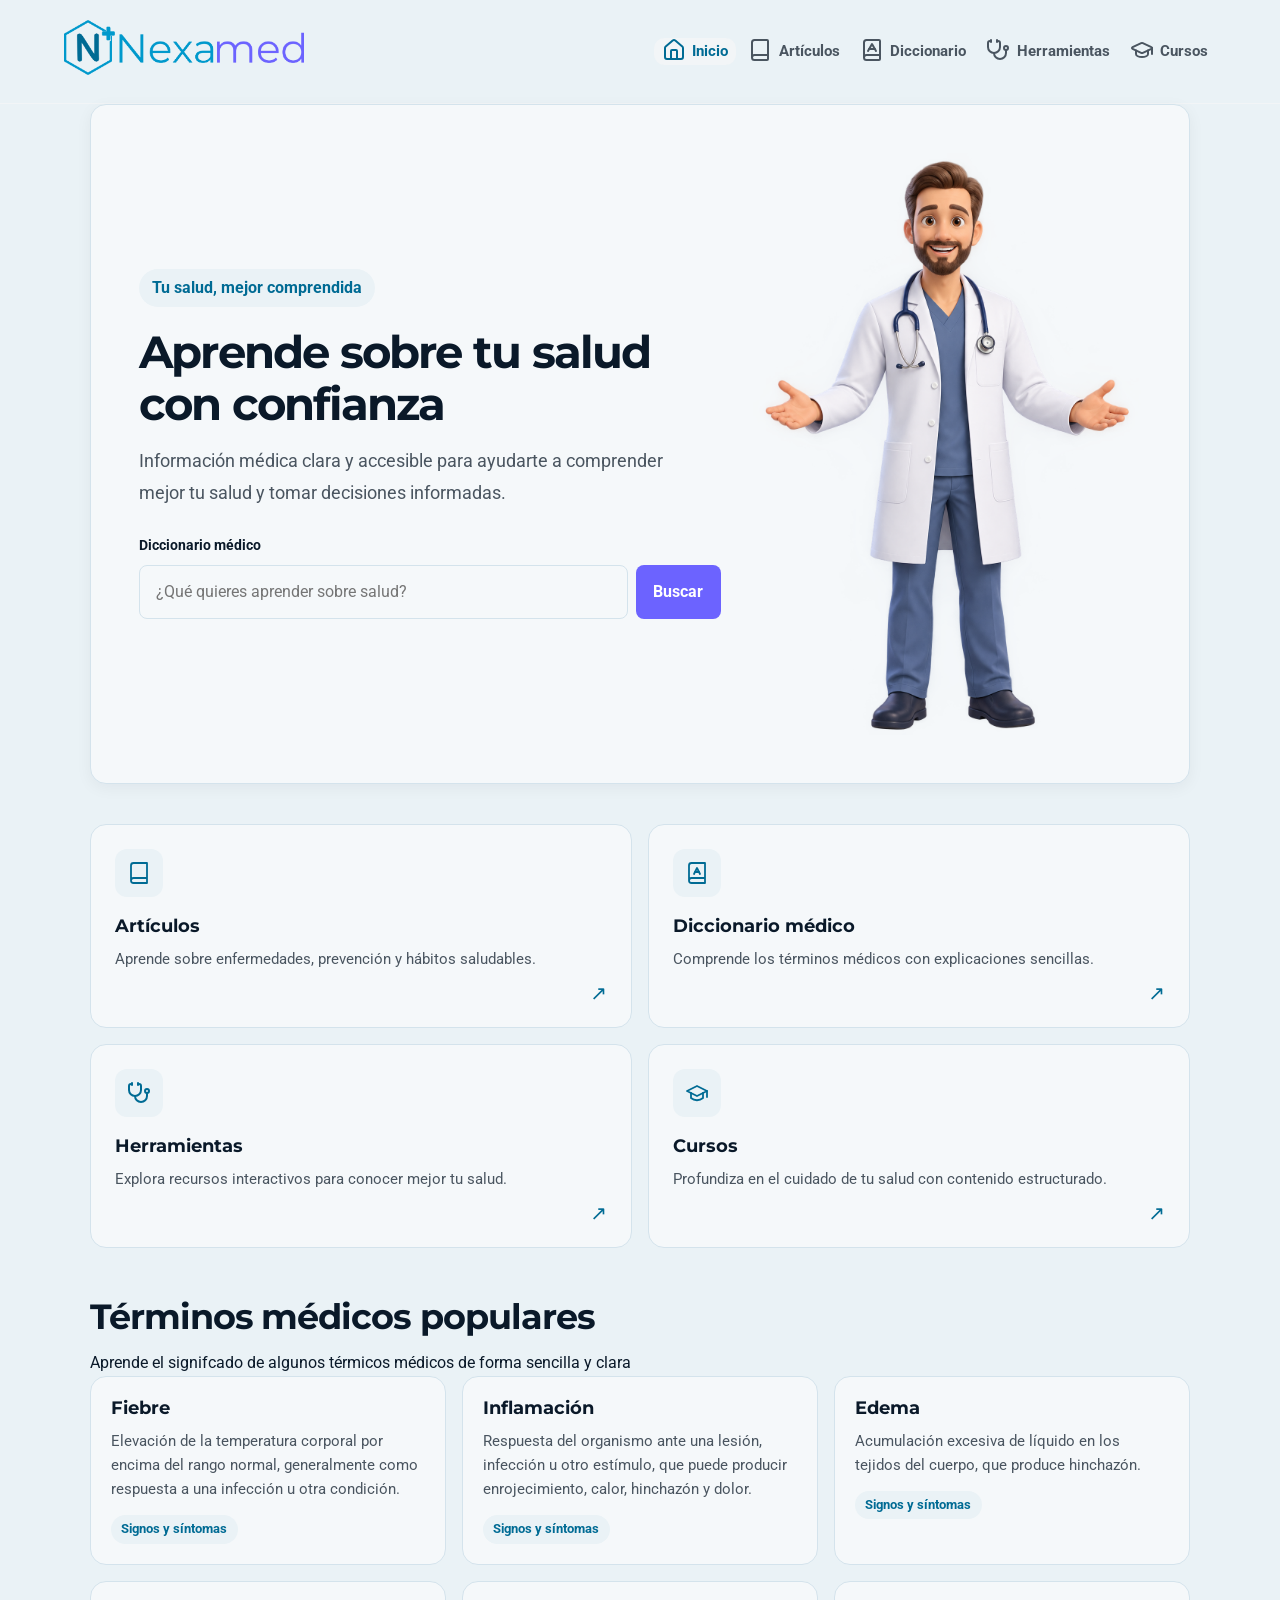
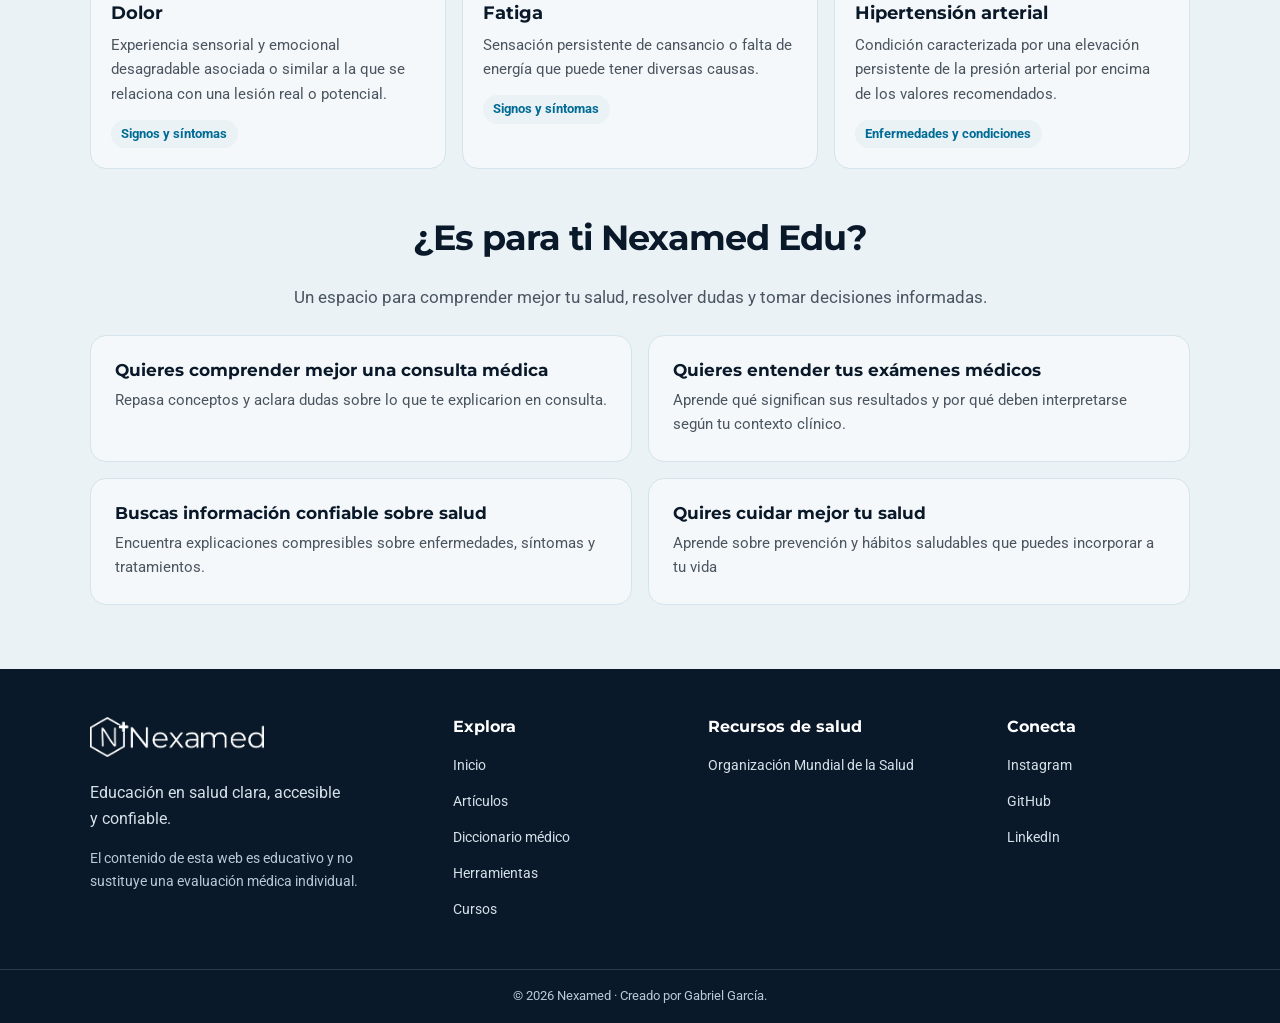
==== commit 3cd09ccc: "feat: integrando la sección de terminos populares" ====
--- a/index.html
+++ b/index.html
@@ -128,6 +128,16 @@
         <span class="tarjeta__flecha" aria-hidden="true">↗</span>
       </a>
 
+    </section>
+
+    <section class="terminos__populares" aria-labelledby="terminos__titulo">
+      <div class="contendor">
+        <h2 id="terminos__titulo">Términos médicos populares</h2>
+        <p>Aprende el signifcado de algunos térmicos médicos de forma sencilla y clara</p>
+        <div class="lista__terminos" id="lista__terminos">
+
+        </div>
+      </div>
     </section>
 
     <section class="orientacion" arial-labelledby="orientacion-titulo">
@@ -225,6 +235,6 @@
   </div>
   
   </footer>
-  
+  <script src="src/js/diccionario.js" defer></script>
   </body>
 </html>
--- a/src/css/estilos.css
+++ b/src/css/estilos.css
@@ -363,6 +363,67 @@
 }
 
 
+/* TERMINOS MEDICOS POPULARES */
+
+.terminos__populares {
+  margin-block: 3rem;
+}
+
+.terminos__populares .contenedor {
+  width: min(100% - 2rem, 1100px);
+  margin-inline: auto;
+}
+
+.terminos__populares h2 {
+  margin-bottom: 0.75rem;
+  font-size: clamp(1.6rem, 3vw, 2.2rem);
+  letter-spacing: -0.03em;
+}
+
+.terminos__populares .contenedor > p {
+  margin-bottom: 1.5rem;
+  color: var(--color-texto-secundario);
+  font-size: 1.05rem;
+}
+
+.lista__terminos {
+  display: grid;
+  grid-template-columns: repeat(3, minmax(0, 1fr));
+  gap: 1rem;
+}
+
+.tarjeta__termino {
+  min-width: 0;
+  padding: 1.25rem;
+  background-color: var(--color-superficie);
+  border: 1px solid var(--color-borde);
+  border-radius: 16px;
+}
+
+.tarjeta__termino h3 {
+  margin-bottom: 0.65rem;
+  color: var(--color-texto);
+  font-size: 1.1rem;
+}
+
+.tarjeta__termino p {
+  margin-bottom: 0.85rem;
+  color: var(--color-texto-secundario);
+  font-size: 0.95rem;
+  line-height: 1.6;
+}
+
+.tarjeta__termino span {
+  display: inline-block;
+  padding: 0.25rem 0.65rem;
+  color: var(--azul-accion);
+  background-color: var(--color-fondo);
+  border-radius: 999px;
+  font-size: 0.8rem;
+  font-weight: 600;
+}
+
+
 /* ORIENTACION PARA EL VISITANTE */
 
 .orientacion {
@@ -522,6 +583,18 @@
   }
 }
 
+/* ADAPCION TABLETAS*/
+@media (max-width: 850px) {
+
+    .lista__terminos {
+    grid-template-columns: repeat(2, minmax(0, 1fr));
+  }
+
+  .pie__contenido {
+    grid-template-columns: repeat(2, minmax(0, 1fr));
+    gap: 2rem;
+  }
+}
 
 @media (max-width: 500px){
   .cabecera{
@@ -577,6 +650,11 @@
     gap: 1.5rem;
   }
 
+  .lista__terminos {
+    grid-template-columns: 1fr;
+  }
+
+
    .orientacion__encabezado{
     margin: 1.5rem;
     padding: 0.4rem;
@@ -641,13 +719,4 @@
     height: auto;
     margin-inline: auto;
   }
-}
-
-/* ADAPCION TABLETAS*/
-@media (max-width: 850px) {
-
-  .pie__contenido {
-    grid-template-columns: repeat(2, minmax(0, 1fr));
-    gap: 2rem;
-  }
 }
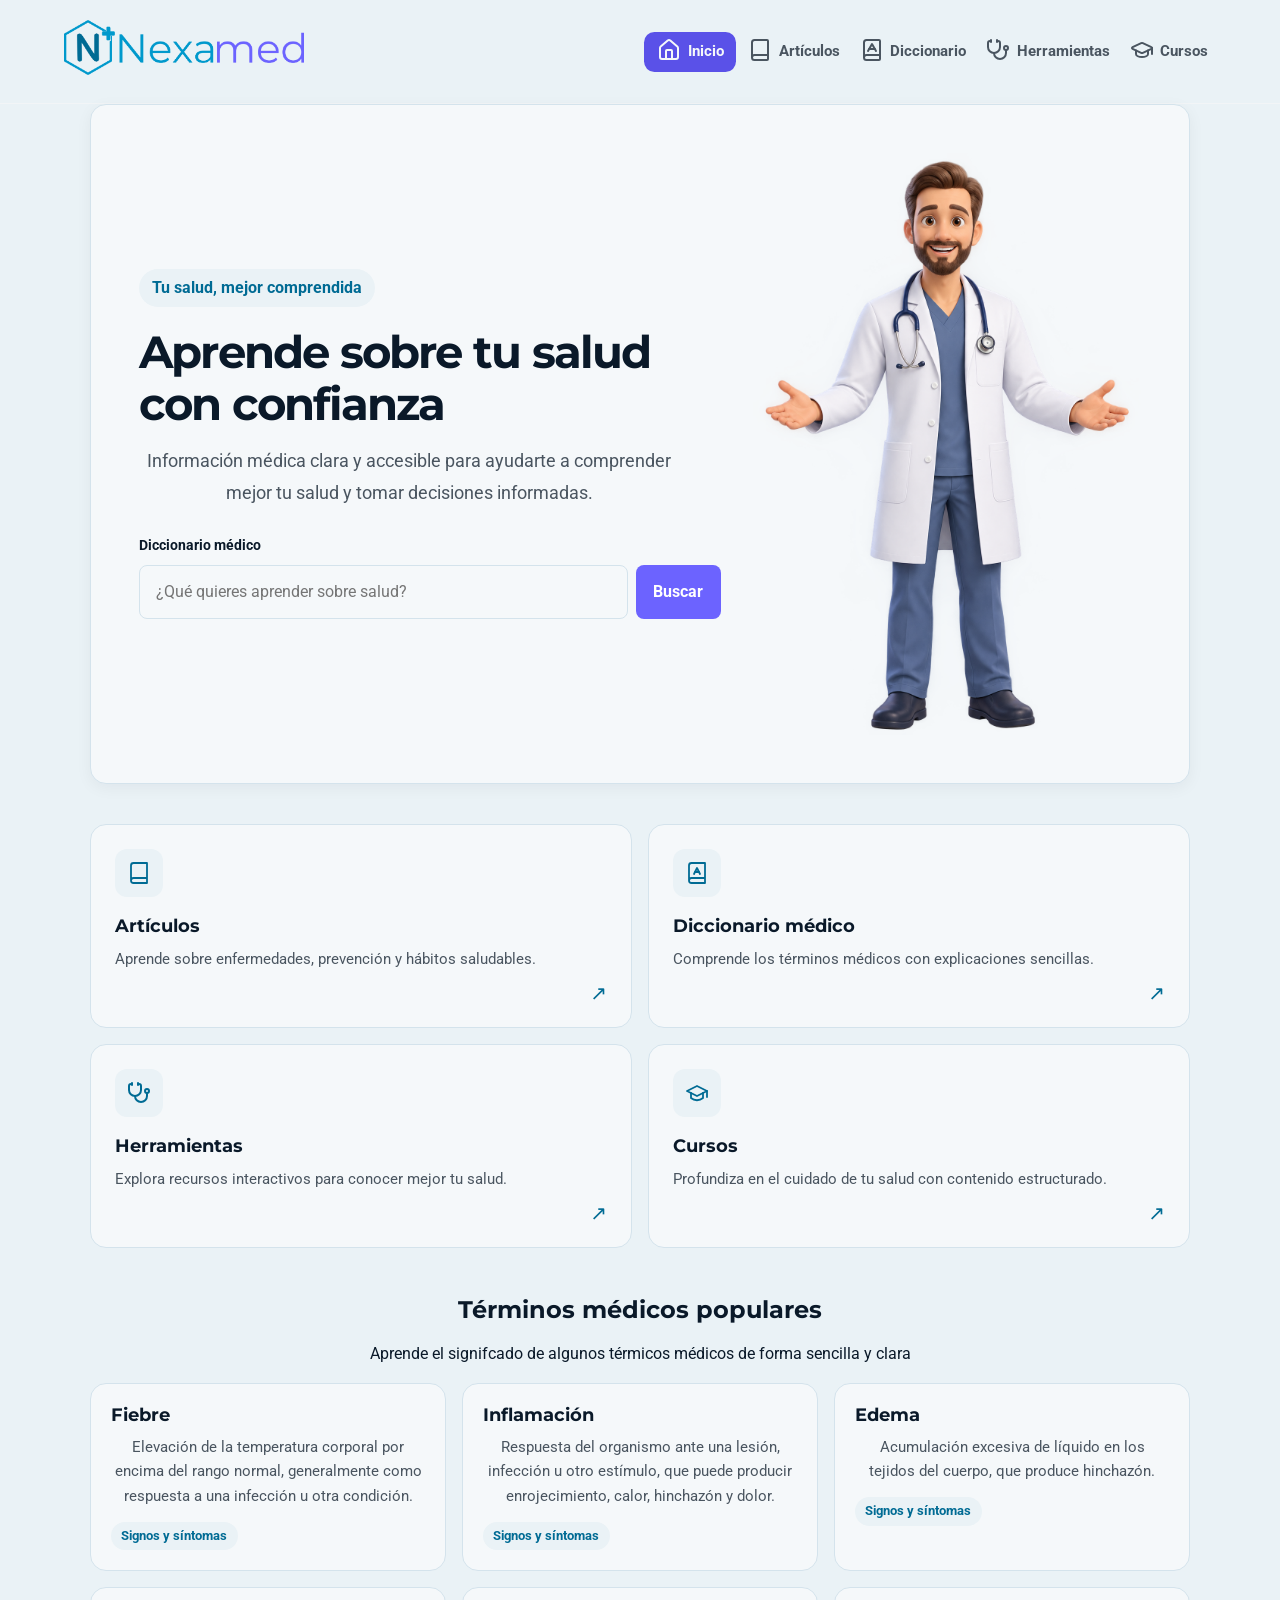
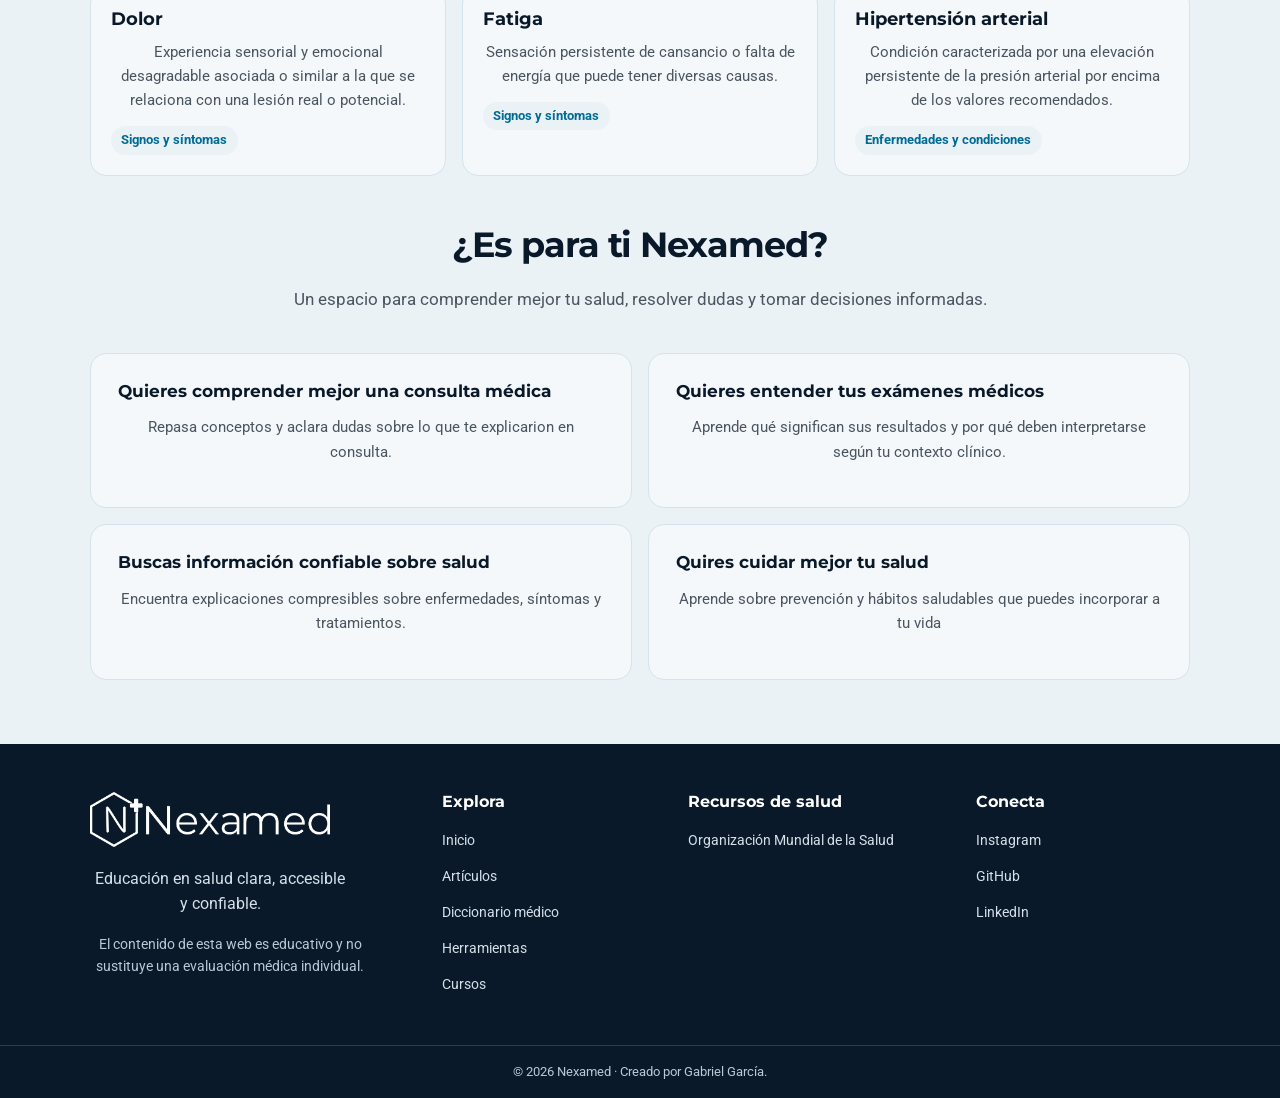
==== commit 9cf7c2fa: "Integrando" ====
--- a/index.html
+++ b/index.html
@@ -14,7 +14,7 @@
       <img src="src/imagenes/Nexamed-logo.png" alt="Nexamed Logo">
     </a>
 
-    <nav class="navegacion" aria-label="navegación principal">
+    <nav class="navegacion" id="menu__principal" aria-label="navegación principal">
 
       <a class="navegacion__enlace" href="index.html" aria-current="page">
         <span class="navegacion__icono" aria-hidden="true">
@@ -50,6 +50,23 @@
       </a>
 
     </nav>
+
+    <butoon class="menu__toggle" type="button" aria-label="Abrir menú de navegación" aria-expanded="false" aria-controls="menu__principal">
+      <svg
+    xmlns="http://www.w3.org/2000/svg"
+    width="28"
+    height="28"
+    viewBox="0 0 24 24"
+    fill="none"
+    stroke="currentColor"
+    stroke-width="2"
+    stroke-linecap="round"
+    stroke-linejoin="round"
+    aria-hidden="true"
+  >
+    <path d="M4 6h16M4 12h16M4 18h16"/>
+  </svg>
+    </butoon>
   </header>
   
   <main class="contenido">
@@ -131,7 +148,7 @@
     </section>
 
     <section class="terminos__populares" aria-labelledby="terminos__titulo">
-      <div class="contendor">
+      <div class="contenedor">
         <h2 id="terminos__titulo">Términos médicos populares</h2>
         <p>Aprende el signifcado de algunos térmicos médicos de forma sencilla y clara</p>
         <div class="lista__terminos" id="lista__terminos">
@@ -143,7 +160,7 @@
     <section class="orientacion" arial-labelledby="orientacion-titulo">
       
       <div class="orientacion__encabezado">
-        <h2 id="orientacion-titulo">¿Es para ti Nexamed Edu?</h2>
+        <h2 id="orientacion-titulo">¿Es para ti Nexamed?</h2>
         <p>Un espacio para comprender mejor tu salud, resolver dudas y tomar decisiones informadas.</p>
       </div>
 
@@ -178,7 +195,7 @@
     <div class="pie__contenido">
       <section class="pie__marca">
         <a class="pie__logo" href="index.html">
-          <img src="src/imagenes/Nexamed-logo-blanco1.png" alt="Nexamed Logo" height="40px">
+          <img src="src/imagenes/Nexamed-logo-blanco1.png" alt="Nexamed Logo">
         </a>
         <p class="pie__descripcion">Educación en salud clara, accesible y confiable.</p>
         <p class="pie__aviso">El contenido de esta web es educativo y no sustituye una evaluación médica individual.</p>
@@ -236,5 +253,6 @@
   
   </footer>
   <script src="src/js/diccionario.js" defer></script>
+  <script src="src/js/script.js" defer></script>
   </body>
 </html>
--- a/src/css/estilos.css
+++ b/src/css/estilos.css
@@ -135,13 +135,26 @@
 }
 
 .navegacion__enlace:hover, .navegacion__enlace[aria-current="page"] {
-  color: var(--azul-accion);
-  background-color: var(--gris-claro);
+  color: var(--color-superficie);
+  background-color: var(--violeta-accion);
+  padding: 0.4rem 0.8rem;
 }
 
 .navegacion__icono{
   font-size: 1.2rem;
   line-height: 1;
+}
+
+/* MENU DESPEGABLE*/
+
+.menu__toggle{
+  display: none;
+  padding: 0.5rem;
+  color: var(--color-texto);
+  background: transparent;
+  border: none;
+  border-radius: 8px;
+  cursor: pointer;
 }
 
 /* CONTENIDO INICIAL */
@@ -365,7 +378,7 @@
 
 /* TERMINOS MEDICOS POPULARES */
 
-.terminos__populares {
+/*.terminos__populares {
   margin-block: 3rem;
 }
 
@@ -375,7 +388,6 @@
 }
 
 .terminos__populares h2 {
-  margin-bottom: 0.75rem;
   font-size: clamp(1.6rem, 3vw, 2.2rem);
   letter-spacing: -0.03em;
 }
@@ -384,8 +396,16 @@
   margin-bottom: 1.5rem;
   color: var(--color-texto-secundario);
   font-size: 1.05rem;
-}
-
+}*/ 
+
+.terminos__populares {
+  margin-block: 3rem;
+}
+
+.terminos__populares h2, p{
+  text-align: center;
+  margin-bottom: 1rem;
+}
 .lista__terminos {
   display: grid;
   grid-template-columns: repeat(3, minmax(0, 1fr));
@@ -436,13 +456,14 @@
   flex-direction: column;
   justify-content: center;
   align-items: center;
-  gap: 0.8rem;
+  gap: 0.5rem;
 }
 
 .orientacion__encabezado h2{
   margin-bottom: 0.75rem;
   font-size: clamp(1.6rem, 3vw, 2.2rem);
   letter-spacing: -0.03em;
+  text-align: center;
 }
 
 .orientacion__encabezado p {
@@ -457,14 +478,14 @@
 }
 
 .orientacion__item {
-  padding: 1.5rem;
+  padding: 1.7rem;
   background-color: var(--color-superficie);
   border: 1px solid var(--color-borde);
   border-radius: 16px;
 }
 
 .orientacion__item h3{
-  margin-bottom: 0.5rem;
+  margin-bottom: 0.9rem;
   font-size: 1.05rem;
 }
 
@@ -486,27 +507,19 @@
   margin-inline: auto;
   padding-block: 3rem;
   display: grid;
-  grid-template-columns: 1.5fr 1fr 1.2fr 0.85fr;
-  gap: 2.5rem;
-}
-
-.pie__logo{
-  display: inline-block;
-  margin-bottom: 0.75rem;
-  color: var(--blanco);
-  font-family: var(--fuente-titulos);
-  font-size: 1.5rem;
-  font-weight: 700;
-  text-decoration: none;
-}
-
-.pie__logo span{
-  color:var(--azul-medico);
-}
+  grid-template-columns: 1.5fr 1fr 1.2fr 1fr;
+  gap: 2rem;
+}
+
+.pie__logo img{
+  width: 240px;
+  height: auto;
+}
+
 
 .pie__descripcion{
   max-width: 260px;
-  margin: 0 0 1rem;
+  margin: 0.7rem 0 1rem;
   color:#D5E1E9;
 }
 
@@ -567,6 +580,44 @@
   margin: 0;
   color: #B9C9D5;
   font-size: 0.8rem;
+}
+
+@media (min-width: 501px) and (max-width: 920px) {
+
+  .cabecera {
+    position: relative;
+    justify-content: space-between;
+  }
+
+  .menu__toggle {
+    display: flex;
+    align-items: center;
+    justify-content: center;
+  }
+
+  .navegacion {
+    display: none;
+    position: absolute;
+    top: 100%;
+    right: 1rem;
+    z-index: 1000;
+    flex-direction: column;
+    gap: 0.5rem;
+    min-width: 220px;
+    padding: 1rem;
+    background-color: var(--color-superficie);
+    border: 1px solid var(--color-borde);
+    border-radius: 12px;
+    box-shadow: 0 4px 16px rgb(10 25 40 / 12%);
+  }
+
+  .navegacion.active {
+    display: flex;
+  }
+
+  .navegacion__enlace {
+    justify-content: flex-start;
+  }
 }
 
 
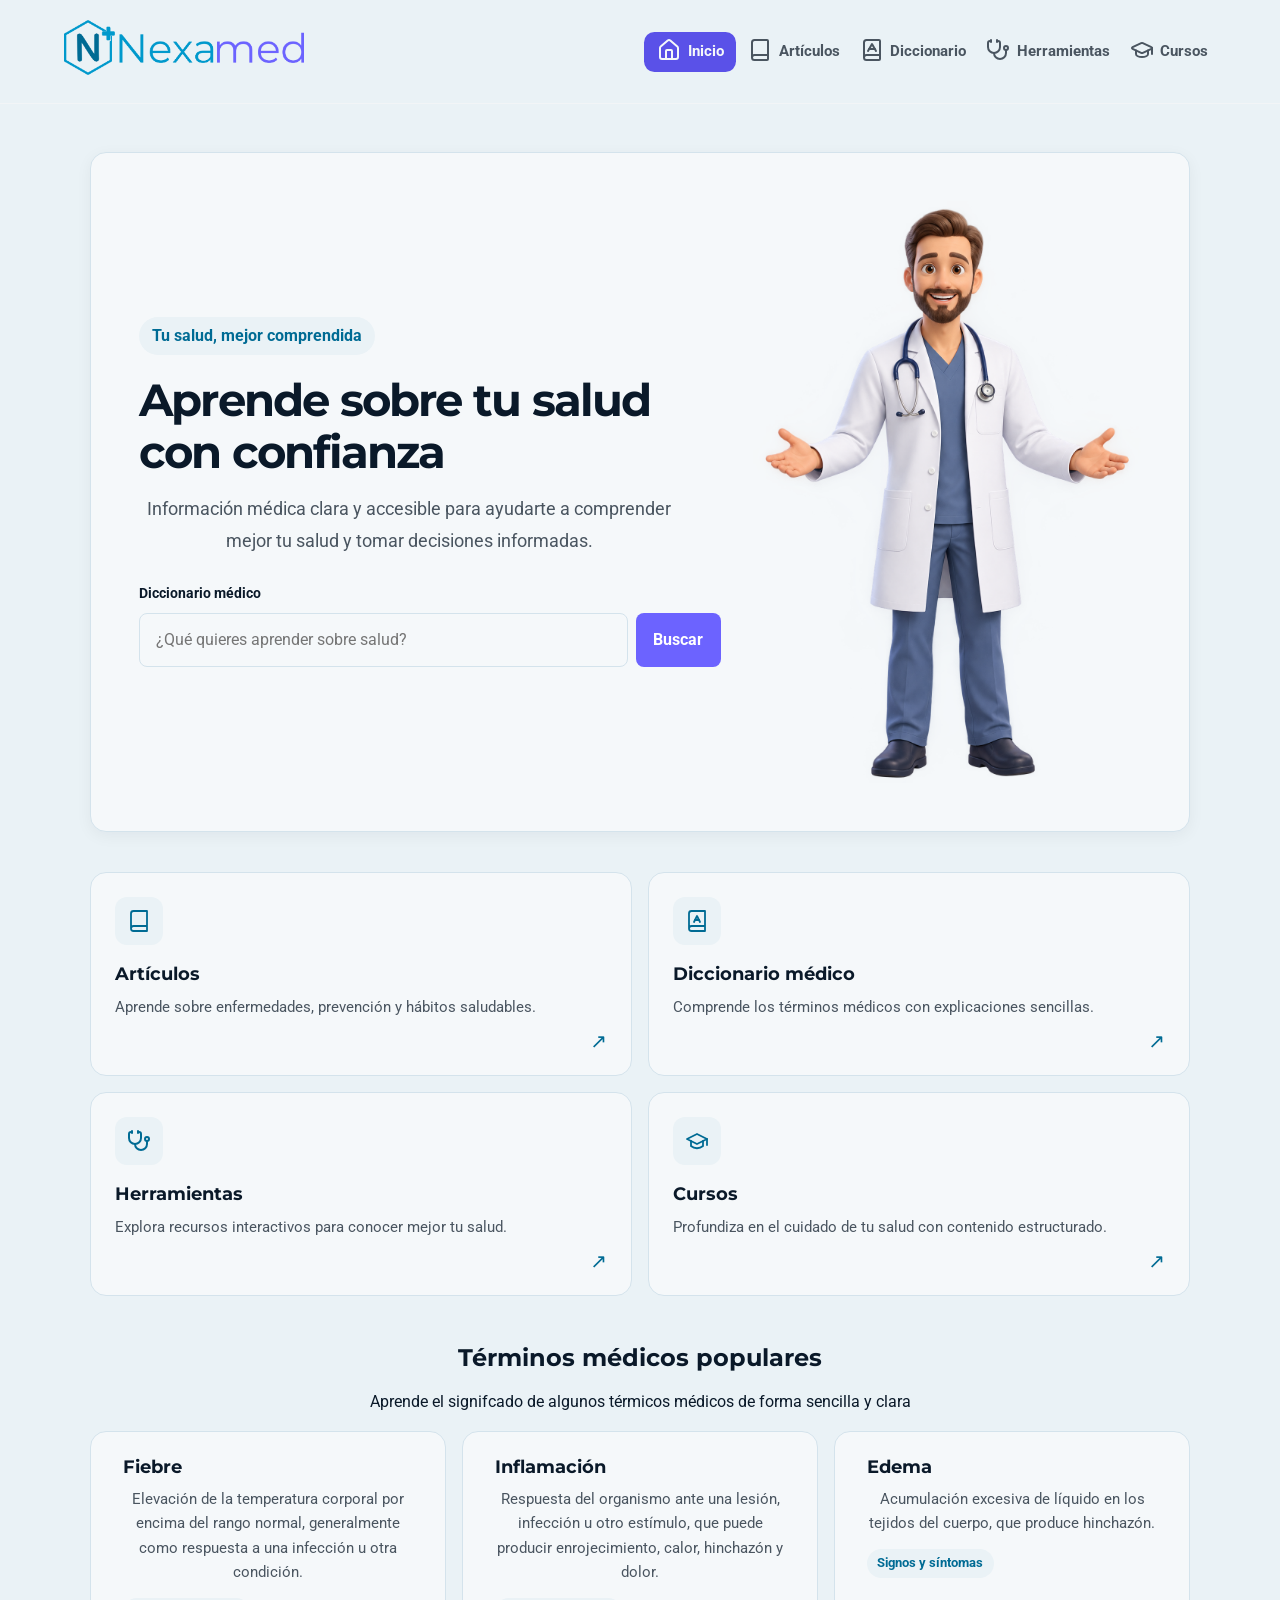
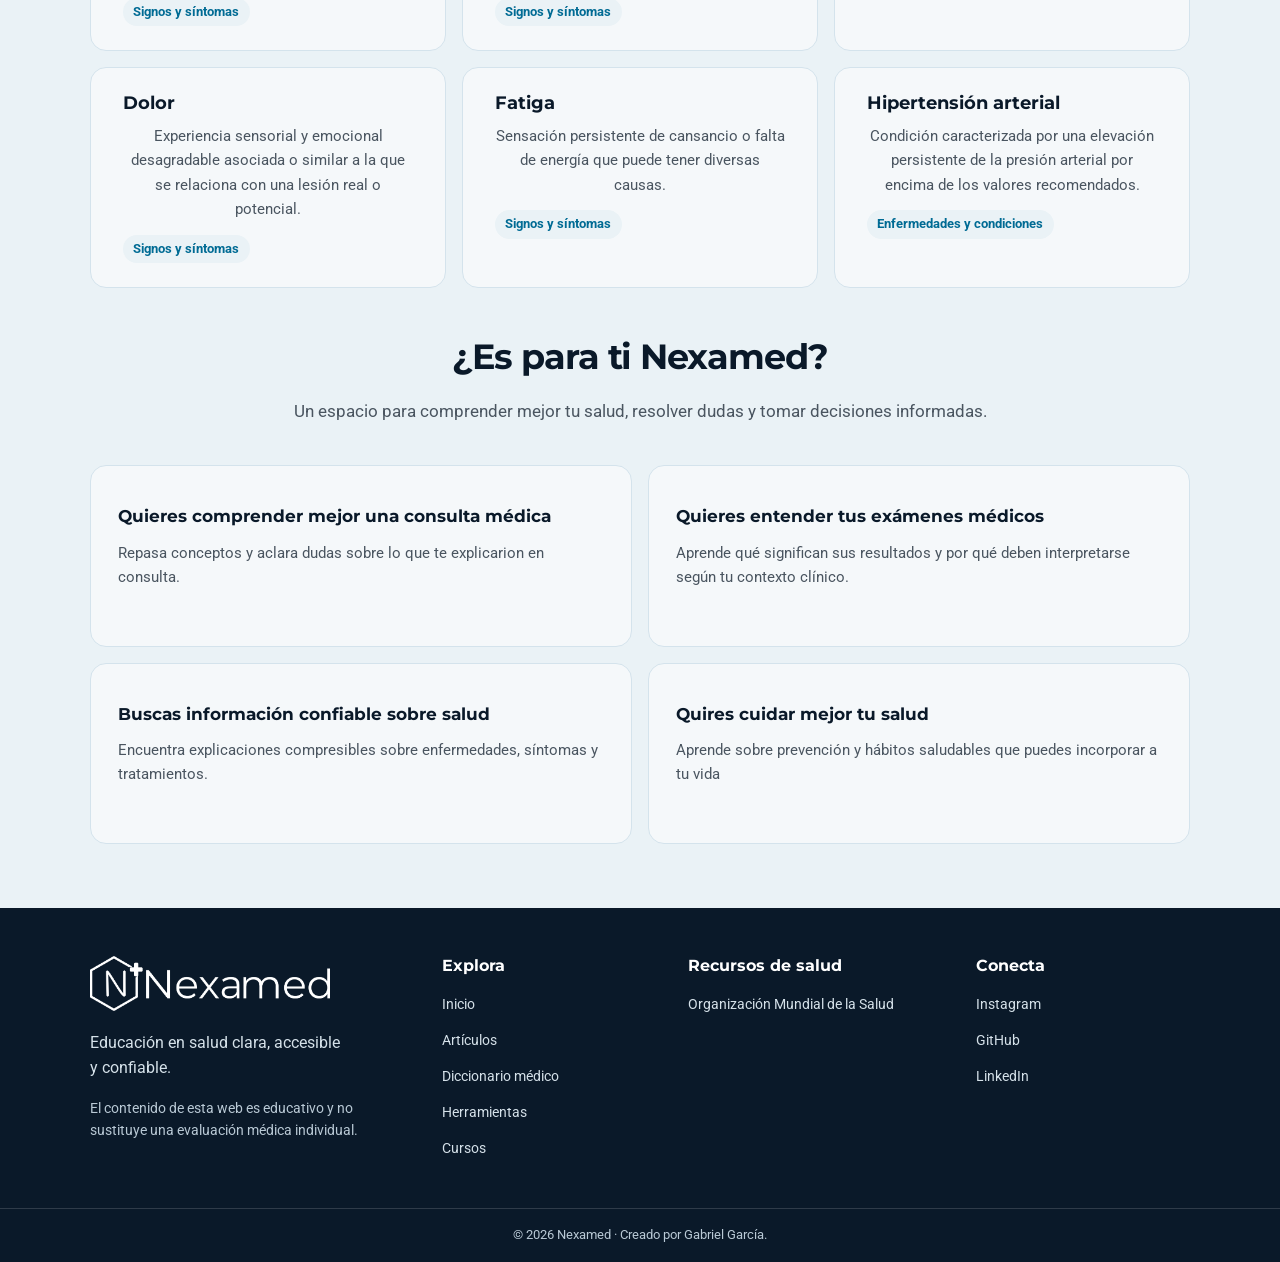
==== commit 18c51c81: "content: arreglando enlaces" ====
--- a/index.html
+++ b/index.html
@@ -3,7 +3,7 @@
 <head>
   <meta charset="UTF-8">
   <meta name="viewport" content="width=device-width, initial-scale=1.0">
-  <title>Nexamed| Educación en salud</title>
+  <title>Nexamed | Educación en salud</title>
   <meta name="description" content="Nexamed Edu: Información y educación en salud clara, accesible y confiable. ">
   <link rel="stylesheet" href="src/css/estilos.css">
   <link rel="icon" type="image/svg+xml" href="src/imagenes/Nexamed-favicon.svg">
@@ -23,7 +23,7 @@
         <span>Inicio</span>
       </a>
 
-      <a class="navegacion__enlace" href="#">
+      <a class="navegacion__enlace" href="src/articulos.html">
         <span class="navegacion__icono" aria-hidden="true"><svg xmlns="http://www.w3.org/2000/svg" width="24" height="24" viewBox="0 0 24 24" fill="none" stroke="currentColor" stroke-width="2" stroke-linecap="round" stroke-linejoin="round" class="lucide lucide-book preview-icon"><path d="M4 19.5v-15A2.5 2.5 0 0 1 6.5 2H19a1 1 0 0 1 1 1v18a1 1 0 0 1-1 1H6.5a1 1 0 0 1 0-5H20"/></svg></span>
         <span>Artículos</span>
       </a>
@@ -51,7 +51,7 @@
 
     </nav>
 
-    <butoon class="menu__toggle" type="button" aria-label="Abrir menú de navegación" aria-expanded="false" aria-controls="menu__principal">
+    <button class="menu__toggle" type="button" aria-label="Abrir menú de navegación" aria-expanded="false" aria-controls="menu__principal">
       <svg
     xmlns="http://www.w3.org/2000/svg"
     width="28"
@@ -66,7 +66,7 @@
   >
     <path d="M4 6h16M4 12h16M4 18h16"/>
   </svg>
-    </butoon>
+    </button>
   </header>
   
   <main class="contenido">
@@ -99,7 +99,7 @@
 
     <section class="secciones" aria-label="Explora Nexamed Edu">
             
-      <a class="tarjeta" href="#">
+      <a class="tarjeta" href="src/articulos.html">
         <span class="tarjeta__icono" aria-hidden="true">
           <svg xmlns="http://www.w3.org/2000/svg" width="28" height="28" viewBox="0 0 24 24" fill="none" stroke="currentColor" stroke-width="1.8" stroke-linecap="round" stroke-linejoin="round">
             <path d="M4 19.5v-15A2.5 2.5 0 0 1 6.5 2H20v20H6.5a2.5 2.5 0 0 1 0-5H20"/>
@@ -205,7 +205,7 @@
         <h2>Explora</h2>
         <ul>
           <li><a href="index.html">Inicio</a></li>
-          <li><a href="#">Artículos</a></li>
+          <li><a href="src/articulos.html">Artículos</a></li>
           <li><a href="#">Diccionario médico</a></li>
           <li><a href="#">Herramientas</a></li>
           <li><a href="#">Cursos</a></li>
--- a/src/css/estilos.css
+++ b/src/css/estilos.css
@@ -162,6 +162,7 @@
 .contenido{
   width: min(100% - 2rem, 1100px);
   margin-inline: auto;
+  margin-top: 3rem;
 }
 
 .presentacion{
@@ -414,10 +415,11 @@
 
 .tarjeta__termino {
   min-width: 0;
-  padding: 1.25rem;
+  padding: 1.5rem 2rem;
   background-color: var(--color-superficie);
   border: 1px solid var(--color-borde);
   border-radius: 16px;
+  flex: 1;
 }
 
 .tarjeta__termino h3 {
@@ -478,7 +480,7 @@
 }
 
 .orientacion__item {
-  padding: 1.7rem;
+  padding: 2.5rem 1.7rem;
   background-color: var(--color-superficie);
   border: 1px solid var(--color-borde);
   border-radius: 16px;
@@ -492,6 +494,7 @@
 .orientacion__item p{
   color: var(--color-texto-secundario);
   font-size: 0.95rem;
+  text-align: start;
 }
 
 /* FOOTER */
@@ -511,6 +514,11 @@
   gap: 2rem;
 }
 
+.pie__marca{
+    display: flex;
+    flex-direction: column;
+}
+
 .pie__logo img{
   width: 240px;
   height: auto;
@@ -521,6 +529,7 @@
   max-width: 260px;
   margin: 0.7rem 0 1rem;
   color:#D5E1E9;
+  text-align: start;
 }
 
 .pie__aviso{
@@ -529,6 +538,7 @@
   color:#B9C9D5;
   font-size: 0.875rem;
   line-height:1.6;
+  text-align: start;
 }
 
 .pie__columna { 
@@ -582,7 +592,7 @@
   font-size: 0.8rem;
 }
 
-@media (min-width: 501px) and (max-width: 920px) {
+@media (min-width: 501px) and (max-width: 930px) {
 
   .cabecera {
     position: relative;
@@ -613,6 +623,8 @@
 
   .navegacion.active {
     display: flex;
+    flex-direction: column;
+    align-items: start;
   }
 
   .navegacion__enlace {
@@ -770,4 +782,374 @@
     height: auto;
     margin-inline: auto;
   }
+}
+
+
+/* ===============================================================
+        PAGINA: ARTÍCULOS 
+===================================================================*/
+
+.articulos__presentacion p {
+    font-size: 1.1rem
+}
+
+#titulo__principal{
+    text-align: center;
+    margin: 1rem;
+    font-size: 3em;
+}
+
+.articulos__destacados h2{
+    text-align: center;
+}
+
+.articulos__recientes h2{
+    text-align: center;
+}
+
+
+.articulo__destacado{
+    display: grid;
+    grid-template-columns: repeat(2, 1fr);
+    align-items: center;
+    gap: 2rem;
+    background-color: --var(--blanco);
+    border-radius: 16px;
+    overflow: hidden;
+    box-shadow: 0 4px 16px rgb(10, 25, 41, 0.08);
+}
+
+#titulo__destacados{
+    margin-bottom: 1rem;
+}
+
+.articulo__imagen{
+    width: 100%;
+    height: 260px;
+    display: block;
+    object-fit: cover;
+}
+
+.articulo__informacion{
+    padding: 2rem;
+    background-color: var(--blanco);
+}
+
+.articulo__categoria{
+    color: var(--azul-accion);
+    font-size: 0.85rem;
+    font-weight: 700;
+    margin-bottom: 0.75rem;
+}
+
+.articulo__titulo{
+    color: var(--color-texto);
+    font-size: 1.5rem;
+    margin-bottom: 1rem;
+}
+
+.articulo__descripcion{
+    color: var(--color-texto-secundario);
+    font-size: 1rem;
+    line-height: 1.6;
+    margin-bottom: 1.5rem;
+}
+
+.articulo__enlace{
+    display: inline-block;
+    background-color: var(--azul-accion);
+    color: var(--blanco);
+    padding: 0.25rem 1.25rem;
+    border-radius: 8px;
+    text-decoration: none;
+    font-weight: 700;
+    transition: background-color 0.3s ease;
+}
+
+.articulo__enlace:hover{
+    background-color: var(--azul-profundo);
+}
+
+
+@media (max-width: 700px) {
+    .articulo__destacado {
+        grid-template-columns: 1fr;
+    }
+
+    .articulo__informacion{
+        padding: 1.25rem
+    }
+}
+
+#titulo__recientes{
+    margin: 1.5rem 0;
+}
+
+.articulos__lista{
+    display: grid;
+    grid-template-columns: repeat(3, 1fr);
+    gap: 3rem;
+}
+
+.articulo__reciente{
+    background-color: var(--blanco);
+    border-radius: 16px;
+    overflow: hidden;
+    box-shadow: 0 4px 16px rgba(10, 25, 41, 0.08);
+    display: flex;
+    flex-direction: column;
+}
+
+.articulo__reciente-imagen{
+    width: 100%;
+    height: auto;
+}
+
+.articulo__reciente-informacion{
+    padding: 1.5rem;
+    display: flex;
+    flex-direction: column;
+    gap: 0.75rem;
+    flex: 1;
+}
+
+.articulo__reciente-categoria{
+    color: var(--azul-accion);
+    font-size: 0.85rem;
+    font-weight: 700;
+}
+
+.articulo__reciente-titulo{
+    color: var(--azul-profundo);
+    font-size: 1.15rem;
+    font-weight: 700;
+    line-height: 1.4;
+}
+
+.articulo__reciente-descripcion {
+    color: var(--gris-texto);
+    font-size: 0.95rem;
+    line-height: 1.6;
+}
+
+.articulo__reciente-enlace {
+    color: var(--azul-accion);
+    font-weight: 700;
+    text-decoration: none;
+    margin-top: auto;
+    transition: color 0.2s ease;
+}
+
+.articulo__reciente-enlace:hover {
+    color: var(--violeta-accion);
+    text-decoration: underline;
+}
+
+/* MAIN */
+
+.articulo{
+    width: min(100% - 2rem, 900px);
+    margin: 2rem auto;
+    padding: clamp(1.25rem, 4vw, 3rem);
+    background-color: var(--blanco);
+    border-radius: 1rem;
+    box-shadow: 0 4px 20px rgba(10, 25, 41, 0.06);
+}
+
+/* ENCABEZADO DEL ARTÍCULO */
+
+.articulo__encabezado {
+    text-align: center;
+    max-width: 750px;
+    margin: 0 auto 2rem;
+}
+
+.articulo__encabezado .articulo__categoria {
+    display: inline-block;
+    margin-bottom: 0.75rem;
+}
+
+.articulo__encabezado .articulo__titulo {
+    font-size: clamp(2rem, 4vw, 2.8rem);
+    color: var(--color-texto);
+    margin-bottom: 1rem;
+}
+
+.articulo__encabezado .articulo__descripcion {
+    font-size: 1.1rem;
+    color: var(--color-texto-secundario);
+    line-height: 1.7;
+}
+
+.articulo__metadatos{
+    font-size: 0.85rem;
+    display: flex;
+    flex-direction: column;
+    align-items: start;
+    line-height: 0.80;
+    color: var(--color-texto-secundario)
+}
+
+/* IMAGEN PRINCIPAL DEL ARTÍCULO */
+
+.articulo__imagen-principal {
+    margin: 0 auto 2.5rem;
+}
+
+.articulo__imagen-principal img {
+    display: block;
+    width: 100%;
+    aspect-ratio: 16 / 9;
+    object-fit: cover;
+    border-radius: 0.75rem;
+}
+
+.articulo__imagen-principal figcaption {
+    margin-top: 0.75rem;
+    font-size: 0.875rem;
+    color: var(--color-texto-secundario);
+    text-align: center;
+}
+
+/* ÍNDICE DE CONTENIDOS */
+
+.articulo__indice {
+    padding: 1.5rem 2rem;
+    margin-bottom: 2.5rem;
+    background-color: var(--color-fondo);
+    border-left: 4px solid var(--azul-medico);
+    border-radius: 0.5rem;
+}
+
+.articulo__indice h2 {
+    font-size: 1.25rem;
+    margin-bottom: 1rem;
+}
+
+.articulo__indice ol {
+    padding-left: 1.5rem;
+}
+
+.articulo__indice li {
+    margin-bottom: 0.5rem;
+}
+
+.articulo__indice a {
+    color: var(--color-enlace);
+    transition: color 0.2s ease;
+}
+
+.articulo__indice a:hover {
+    color: var(--color-accion);
+    text-decoration: underline;
+}
+
+/* CONTENIDO DEL ARTÍCULO */
+
+.articulo > section {
+    margin-bottom: 2.5rem;
+}
+
+.articulo > section h2 {
+    font-size: 1.6rem;
+    color: var(--color-texto);
+    margin-bottom: 1rem;
+}
+
+.articulo > section p {
+    margin-bottom: 1rem;
+    line-height: 1.8;
+    color: var(--color-texto);
+    text-align: justify;
+}
+
+.articulo > section ul,
+.articulo > section ol {
+    padding-left: 1.5rem;
+    margin-bottom: 1rem;
+}
+
+.articulo > section li {
+    margin-bottom: 0.6rem;
+    line-height: 1.7;
+}
+
+/* REFERENCIAS BIBLIOGRÁFICAS */
+
+.articulo > section:last-of-type li {
+    margin-bottom: 1rem;
+    font-size: 0.9rem;
+    line-height: 1.7;
+    overflow-wrap: anywhere;
+}
+
+.articulo > section:last-of-type a {
+    color: var(--color-enlace);
+    text-decoration: underline;
+    text-underline-offset: 3px;
+}
+
+.articulo > section:last-of-type a:hover {
+    color: var(--color-accion);
+}
+
+/* Tablet */
+@media (max-width: 900px) {
+    .articulos__lista {
+        grid-template-columns: repeat(2, 1fr);
+    }
+}
+
+/* Móvil */
+@media (max-width: 600px) {
+    .articulos__lista {
+        grid-template-columns: 1fr;
+    }
+}
+
+/* ENLACE PARA VOLVER A LOS ARTÍCULOS */
+
+.articulo__volver {
+    display: block;
+    width: min(100% - 2rem, 900px);
+    margin: 2rem auto 1rem;
+    color: var(--color-enlace);
+    font-weight: 700;
+    transition: color 0.2s ease;
+}
+
+.articulo__volver:hover {
+    color: var(--color-accion);
+    text-decoration: underline;
+}
+
+/* DISEÑO RESPONSIVE DEL ARTÍCULO */
+
+@media (max-width: 600px) {
+    .articulo {
+        width: min(100% - 1.5rem, 900px);
+        margin: 1rem auto;
+        padding: 1.25rem;
+        border-radius: 0.75rem;
+    }
+
+    .articulo__encabezado .articulo__titulo {
+        font-size: 1.8rem;
+    }
+
+    .articulo__encabezado .articulo__descripcion {
+        font-size: 1rem;
+    }
+
+    .articulo__indice {
+        padding: 1.25rem;
+    }
+
+    .articulo > section h2 {
+        font-size: 1.4rem;
+    }
+
+    .articulo__imagen-principal {
+        margin-bottom: 2rem;
+    }
 }
